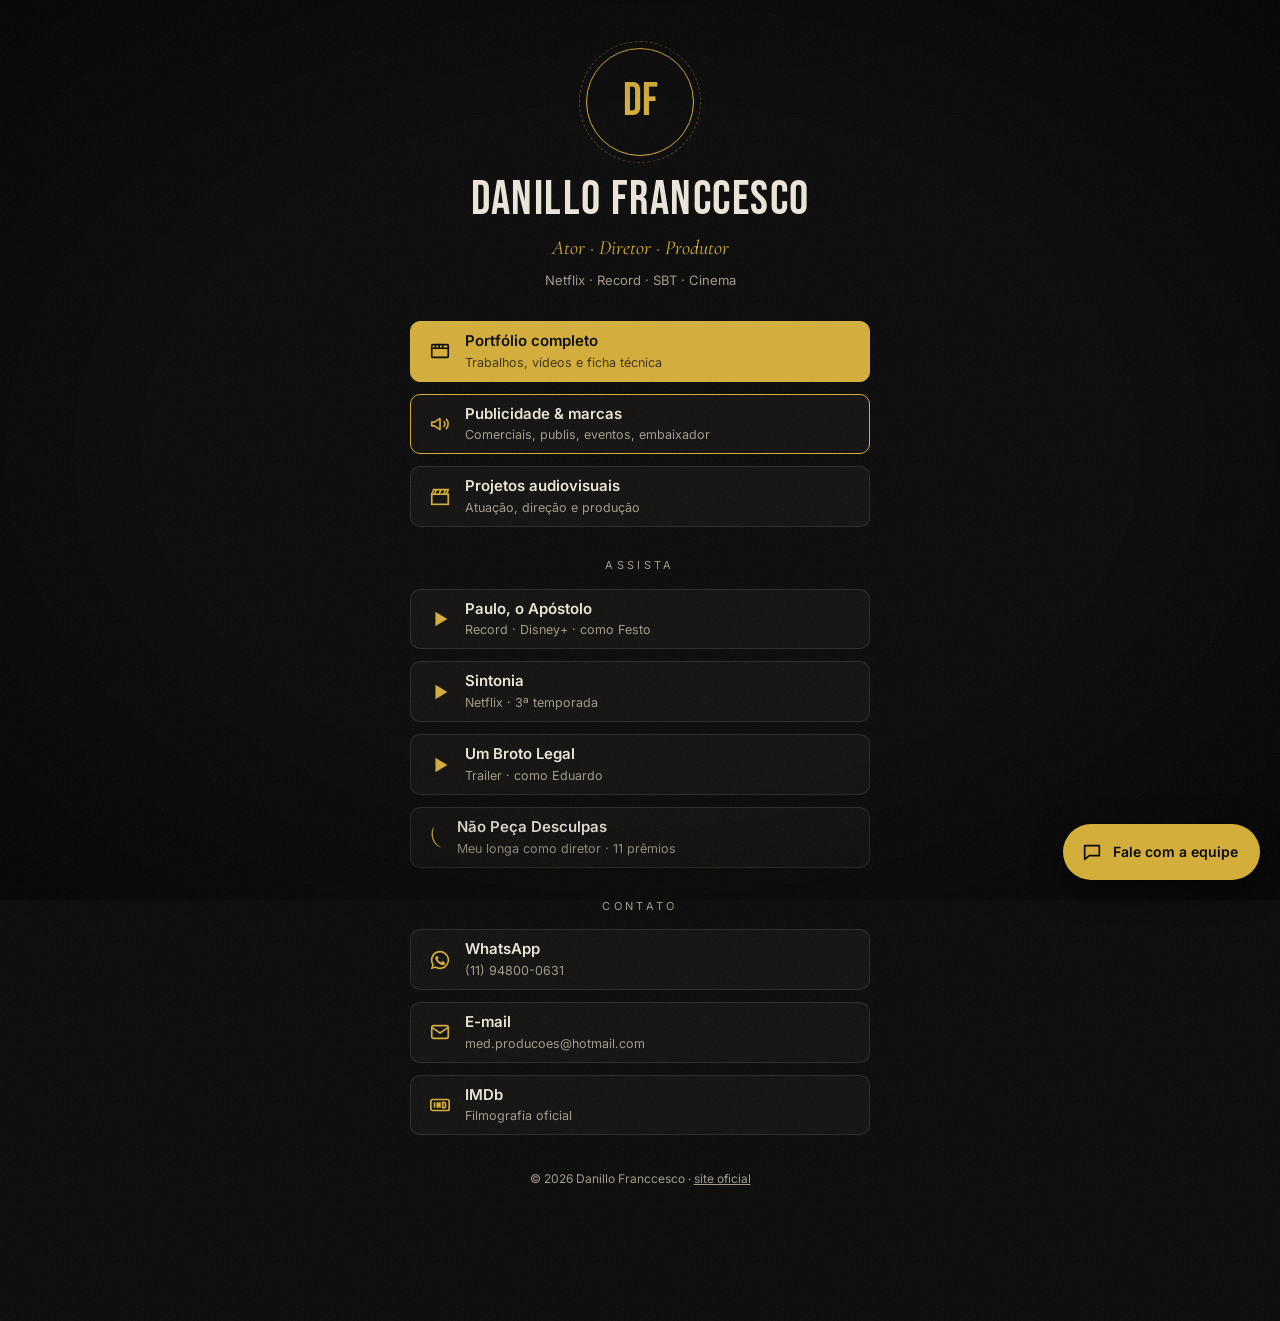
==== links.html @ d6aa739a "Site oficial e link da bio de Danillo Franccesco Portfólio estático em estética cinema noir, página " ====
<!doctype html>
<html lang="pt-BR">
<head>
  <meta charset="utf-8">
  <meta name="viewport" content="width=device-width, initial-scale=1, viewport-fit=cover">
  <title>Danillo Franccesco · Links</title>
  <meta name="description" content="Links oficiais de Danillo Franccesco: portfólio, trailers, publicidade, WhatsApp e e-mail.">
  <meta name="theme-color" content="#0a0a0a">
  <link rel="icon" href="assets/favicon.svg" type="image/svg+xml">
  <meta property="og:title" content="Danillo Franccesco · Links">
  <meta property="og:description" content="Ator · Diretor · Produtor. Portfólio, trailers e contato.">
  <meta property="og:image" content="assets/og.png">
  <meta name="twitter:card" content="summary_large_image">
  <link rel="preconnect" href="https://fonts.googleapis.com">
  <link rel="preconnect" href="https://fonts.gstatic.com" crossorigin>
  <link href="https://fonts.googleapis.com/css2?family=Bebas+Neue&family=Cormorant+Garamond:ital,wght@1,400;1,500&family=Inter:wght@400;500;600&display=swap" rel="stylesheet">
  <link rel="stylesheet" href="css/style.css">
</head>
<body>
  <div class="grain" aria-hidden="true"></div>
  <div class="vignette" aria-hidden="true"></div>

  <main class="bio-page">
    <div class="bio">
      <div class="bio-mono" aria-hidden="true">DF</div>
      <h1>Danillo Franccesco</h1>
      <p class="bio-roles">Ator · Diretor · Produtor</p>
      <p class="bio-sub">Netflix · Record · SBT · Cinema</p>

      <nav class="bio-links" aria-label="Links">
        <a class="bio-link hot" href="index.html">
          <svg viewBox="0 0 24 24" aria-hidden="true"><g fill="none" stroke="currentColor" stroke-width="1.8"><rect x="3" y="5" width="18" height="14" rx="1"/><path d="M3 9h18M7 5v4M11 5v4M15 5v4"/></g></svg>
          <span><b>Portfólio completo</b><small>Trabalhos, vídeos e ficha técnica</small></span>
        </a>
        <button class="bio-link" type="button" data-chat="publicidade" style="border-color: var(--gold)">
          <svg viewBox="0 0 24 24" aria-hidden="true"><path fill="none" stroke="currentColor" stroke-width="1.8" stroke-linejoin="round" d="M3 10v4h3l6 4V6L6 10zM16 9a4 4 0 0 1 0 6M18.5 6.5a7.5 7.5 0 0 1 0 11"/></svg>
          <span><b>Publicidade &amp; marcas</b><small>Comerciais, publis, eventos, embaixador</small></span>
        </button>
        <button class="bio-link" type="button" data-chat="projeto">
          <svg viewBox="0 0 24 24" aria-hidden="true"><g fill="none" stroke="currentColor" stroke-width="1.8"><rect x="3" y="9" width="18" height="11"/><path d="m3 9 2-5 16 0-2 5M8 4l-2 5M13 4l-2 5M18 4l-2 5"/></g></svg>
          <span><b>Projetos audiovisuais</b><small>Atuação, direção e produção</small></span>
        </button>

        <p class="bio-sep">Assista</p>
        <a class="bio-link" href="https://www.youtube.com/watch?v=CdcAXx4PKHw" target="_blank" rel="noopener">
          <svg viewBox="0 0 24 24" aria-hidden="true"><path fill="currentColor" d="M7 4v16l13-8z"/></svg>
          <span><b>Paulo, o Apóstolo</b><small>Record · Disney+ · como Festo</small></span>
        </a>
        <a class="bio-link" href="https://www.netflix.com/title/80217315" target="_blank" rel="noopener">
          <svg viewBox="0 0 24 24" aria-hidden="true"><path fill="currentColor" d="M7 4v16l13-8z"/></svg>
          <span><b>Sintonia</b><small>Netflix · 3ª temporada</small></span>
        </a>
        <a class="bio-link" href="https://www.youtube.com/watch?v=62ZXEwH0SQE" target="_blank" rel="noopener">
          <svg viewBox="0 0 24 24" aria-hidden="true"><path fill="currentColor" d="M7 4v16l13-8z"/></svg>
          <span><b>Um Broto Legal</b><small>Trailer · como Eduardo</small></span>
        </a>
        <a class="bio-link" href="index.html#destaque">
          <svg viewBox="0 0 34 64" aria-hidden="true" style="width:14px"><path fill="currentColor" d="M30 62C14 56 4 42 4 24 4 14 7 6 12 1c-3 7-4 14-4 22 0 16 8 30 22 37z"/></svg>
          <span><b>Não Peça Desculpas</b><small>Meu longa como diretor · 11 prêmios</small></span>
        </a>

        <p class="bio-sep">Contato</p>
        <a class="bio-link" href="https://wa.me/5511948000631" target="_blank" rel="noopener">
          <svg viewBox="0 0 24 24" aria-hidden="true"><path fill="currentColor" d="M12 2a10 10 0 0 0-8.6 15.1L2 22l5-1.3A10 10 0 1 0 12 2zm0 18.2a8.2 8.2 0 0 1-4.2-1.2l-.3-.2-3 .8.8-2.9-.2-.3A8.2 8.2 0 1 1 12 20.2zm4.5-6.1c-.2-.1-1.5-.7-1.7-.8-.2-.1-.4-.1-.6.1l-.8 1c-.1.2-.3.2-.5.1a6.7 6.7 0 0 1-3.3-2.9c-.2-.4.2-.4.7-1.3.1-.2 0-.3 0-.4l-.8-1.8c-.2-.5-.4-.4-.6-.4h-.5a1 1 0 0 0-.7.3 3 3 0 0 0-.9 2.2 5.2 5.2 0 0 0 1.1 2.7 11.8 11.8 0 0 0 4.5 4c1.7.7 2.3.8 3.2.6a2.7 2.7 0 0 0 1.8-1.2c.2-.6.2-1.1.2-1.2-.1-.1-.3-.2-.6-.3z"/></svg>
          <span><b>WhatsApp</b><small>(11) 94800-0631</small></span>
        </a>
        <a class="bio-link" href="mailto:med.producoes@hotmail.com">
          <svg viewBox="0 0 24 24" aria-hidden="true"><g fill="none" stroke="currentColor" stroke-width="1.8"><rect x="3" y="5" width="18" height="14" rx="2"/><path d="m3 7 9 6 9-6"/></g></svg>
          <span><b>E-mail</b><small>med.producoes@hotmail.com</small></span>
        </a>
        <a class="bio-link" href="https://www.imdb.com/name/nm10563514/" target="_blank" rel="noopener">
          <svg viewBox="0 0 24 24" aria-hidden="true"><g fill="none" stroke="currentColor" stroke-width="1.8"><rect x="2" y="6" width="20" height="12" rx="2"/><path d="M6 9v6M9 15V9l1.5 4L12 9v6M15 9v6h1a2 2 0 0 0 2-2v-2a2 2 0 0 0-2-2z"/></g></svg>
          <span><b>IMDb</b><small>Filmografia oficial</small></span>
        </a>
      </nav>

      <p class="bio-foot">© <span id="year">2026</span> Danillo Franccesco · <a href="index.html">site oficial</a></p>
    </div>
  </main>

  <script>document.getElementById("year").textContent = new Date().getFullYear();</script>
  <script src="data/assistant-flows.js"></script>
  <script src="js/assistant.js"></script>
</body>
</html>
---- css/style.css ----
/* ==========================================================
   Danillo Franccesco — estética "cinema noir"
   ========================================================== */

:root {
  --bg: #0a0a0a;
  --bg-2: #121110;
  --bg-3: #1a1816;
  --line: rgba(232, 224, 210, 0.12);
  --text: #ece6da;
  --muted: #a39b8d;
  --gold: #d4ae3a;
  --gold-soft: rgba(212, 174, 58, 0.14);
  --red: #b3261e;
  --display: "Bebas Neue", "Oswald", Impact, sans-serif;
  --serif: "Cormorant Garamond", Georgia, serif;
  --sans: "Inter", system-ui, -apple-system, "Segoe UI", sans-serif;
  --wrap: 1180px;
  --gutter: clamp(16px, 4vw, 40px);
  --ease: cubic-bezier(.2, .7, .2, 1);
}

*, *::before, *::after { box-sizing: border-box; }

html { scroll-behavior: smooth; -webkit-text-size-adjust: 100%; }

body {
  margin: 0;
  background: var(--bg);
  color: var(--text);
  font-family: var(--sans);
  font-size: 16px;
  line-height: 1.6;
  overflow-x: hidden;
}

img, svg, iframe { max-width: 100%; display: block; }
a { color: inherit; }
button { font: inherit; color: inherit; }

:focus-visible { outline: 2px solid var(--gold); outline-offset: 3px; border-radius: 2px; }

.sr-only {
  position: absolute; width: 1px; height: 1px; padding: 0; margin: -1px;
  overflow: hidden; clip: rect(0 0 0 0); white-space: nowrap; border: 0;
}

.skip {
  position: absolute; left: 12px; top: -60px; z-index: 200;
  background: var(--gold); color: #000; padding: 10px 16px; font-weight: 600;
}
.skip:focus { top: 12px; }

/* ---------- Grão de filme + vinheta ---------- */
.grain {
  pointer-events: none; position: fixed; inset: -50%; z-index: 90; opacity: .07;
  background-image: url("data:image/svg+xml,%3Csvg xmlns='http://www.w3.org/2000/svg' width='160' height='160'%3E%3Cfilter id='n'%3E%3CfeTurbulence type='fractalNoise' baseFrequency='.9' numOctaves='3' stitchTiles='stitch'/%3E%3C/filter%3E%3Crect width='100%25' height='100%25' filter='url(%23n)'/%3E%3C/svg%3E");
  animation: grain 1.2s steps(6) infinite;
}
@keyframes grain {
  0% { transform: translate(0, 0); } 20% { transform: translate(-4%, 3%); }
  40% { transform: translate(3%, -5%); } 60% { transform: translate(-6%, -2%); }
  80% { transform: translate(5%, 4%); } 100% { transform: translate(0, 0); }
}
.vignette {
  pointer-events: none; position: fixed; inset: 0; z-index: 89;
  background: radial-gradient(ellipse at center, transparent 55%, rgba(0,0,0,.6) 100%);
}

/* ---------- Abertura (contagem) ---------- */
.leader {
  position: fixed; inset: 0; z-index: 300; background: #0d0c0b;
  display: grid; place-items: center; cursor: pointer;
  transition: opacity .6s var(--ease), visibility .6s;
}
.leader.done { opacity: 0; visibility: hidden; }
.leader-ring {
  position: relative; width: min(60vw, 320px); aspect-ratio: 1;
  border-radius: 50%; border: 2px solid rgba(236,230,218,.5);
  display: grid; place-items: center;
}
.leader-ring::before, .leader-ring::after {
  content: ""; position: absolute; background: rgba(236,230,218,.35);
}
.leader-ring::before { width: 140%; height: 1px; }
.leader-ring::after { height: 140%; width: 1px; }
.leader-sweep {
  position: absolute; inset: 0; border-radius: 50%;
  background: conic-gradient(rgba(236,230,218,.18) 0deg, transparent 0deg);
  animation: sweep .7s linear infinite;
}
@keyframes sweep {
  from { background: conic-gradient(rgba(236,230,218,.18) 0deg, transparent 0deg); }
  to { background: conic-gradient(rgba(236,230,218,.18) 360deg, transparent 360deg); }
}
.leader-num { font-family: var(--display); font-size: min(34vw, 180px); line-height: 1; position: relative; }
.leader-skip {
  position: absolute; bottom: 28px; left: 50%; transform: translateX(-50%);
  font-size: 12px; letter-spacing: .3em; text-transform: uppercase; color: var(--muted);
  background: none; border: 0; cursor: pointer;
}

/* ---------- Navegação ---------- */
.nav {
  position: fixed; top: 0; left: 0; right: 0; z-index: 80;
  display: flex; align-items: center; justify-content: space-between;
  padding: 18px var(--gutter);
  transition: background .4s, padding .4s;
}
.nav.scrolled {
  background: rgba(10,10,10,.82); backdrop-filter: blur(10px);
  padding-top: 12px; padding-bottom: 12px; border-bottom: 1px solid var(--line);
}
.brand {
  font-family: var(--display); font-size: 24px; letter-spacing: .08em;
  text-decoration: none; display: flex; align-items: center; gap: 10px;
}
.brand-mark {
  width: 34px; height: 34px; display: grid; place-items: center;
  border: 1px solid var(--gold); color: var(--gold); font-size: 17px; letter-spacing: 0;
}
.nav-links { display: flex; gap: 28px; list-style: none; margin: 0; padding: 0; }
.nav-links a {
  text-decoration: none; font-size: 12px; letter-spacing: .22em; text-transform: uppercase;
  color: var(--muted); transition: color .2s;
}
.nav-links a:hover, .nav-links a.active { color: var(--text); }
.nav-links a.cta-link { color: var(--gold); }
.nav-toggle {
  display: none; background: none; border: 0; cursor: pointer; padding: 8px;
  width: 44px; height: 44px;
}
.nav-toggle span { display: block; height: 1px; background: var(--text); margin: 7px 0; transition: transform .3s; }

/* ---------- Layout comum ---------- */
.wrap { max-width: var(--wrap); margin: 0 auto; padding: 0 var(--gutter); }
section { position: relative; padding: clamp(80px, 12vw, 150px) 0; }
.kicker {
  display: flex; align-items: center; gap: 14px;
  font-size: 12px; letter-spacing: .32em; text-transform: uppercase; color: var(--gold);
  margin: 0 0 18px;
}
.kicker::before { content: ""; width: 36px; height: 1px; background: var(--gold); }
.title {
  font-family: var(--display); font-weight: 400; line-height: .92;
  font-size: clamp(48px, 8vw, 104px); margin: 0 0 28px; letter-spacing: .01em;
}
.title em { font-family: var(--serif); font-style: italic; color: var(--gold); font-size: .78em; letter-spacing: 0; }
.lead { font-family: var(--serif); font-size: clamp(21px, 2.4vw, 28px); line-height: 1.45; color: var(--text); margin: 0 0 24px; }
.muted { color: var(--muted); }

.btn {
  display: inline-flex; align-items: center; justify-content: center; gap: 10px;
  min-height: 48px; padding: 0 26px; border: 1px solid var(--text);
  text-decoration: none; text-transform: uppercase; letter-spacing: .2em; font-size: 12px;
  background: transparent; cursor: pointer; transition: background .25s, color .25s, border-color .25s;
}
.btn:hover { background: var(--text); color: #000; }
.btn-gold { border-color: var(--gold); background: var(--gold); color: #0a0a0a; font-weight: 600; }
.btn-gold:hover { background: #e7c454; border-color: #e7c454; color: #000; }
.btn svg { width: 18px; height: 18px; flex: none; }

.reveal { opacity: 0; transform: translateY(28px); transition: opacity .9s var(--ease), transform .9s var(--ease); }
.reveal.in { opacity: 1; transform: none; }

/* ---------- Hero ---------- */
.hero {
  min-height: 100svh; padding: 0; display: flex; align-items: flex-end;
  overflow: hidden; isolation: isolate;
}
.hero-bg { position: absolute; inset: 0; z-index: -2; overflow: hidden; background: #000; }
.hero-bg iframe {
  position: absolute; top: 50%; left: 50%; border: 0; pointer-events: none;
  width: max(100vw, 177.78svh); height: max(56.25vw, 100svh);
  transform: translate(-50%, -50%); opacity: 0; transition: opacity 1.6s;
  filter: grayscale(1) contrast(1.15) brightness(.55);
}
.hero-bg iframe.ready { opacity: 1; }
.hero-bg::after {
  content: ""; position: absolute; inset: 0;
  background:
    radial-gradient(ellipse 60% 50% at 70% 30%, rgba(212,174,58,.16), transparent 70%),
    linear-gradient(180deg, rgba(10,10,10,.35) 0%, rgba(10,10,10,.2) 40%, var(--bg) 100%);
}
.hero-beam {
  position: absolute; z-index: -1; top: -20%; right: -10%; width: 70vw; height: 140%;
  background: linear-gradient(100deg, transparent 30%, rgba(236,230,218,.06) 50%, transparent 70%);
  transform: rotate(12deg); animation: beam 9s ease-in-out infinite alternate;
}
@keyframes beam { to { transform: rotate(4deg) translateX(-8%); } }
.hero-inner { width: 100%; padding-bottom: clamp(48px, 9vh, 110px); }
.hero-tag {
  font-size: 12px; letter-spacing: .4em; text-transform: uppercase; color: var(--muted); margin: 0 0 20px;
}
.hero-name {
  font-family: var(--display); font-weight: 400; margin: 0; line-height: .82;
  font-size: clamp(76px, 17vw, 250px); letter-spacing: -.005em;
}
.hero-name span { display: block; overflow: hidden; }
.hero-name span > i { display: block; font-style: normal; transform: translateY(105%); transition: transform 1.2s var(--ease); }
.hero-name span:nth-child(2) > i { transition-delay: .12s; color: transparent; -webkit-text-stroke: 1.5px var(--text); }
.loaded .hero-name span > i { transform: none; }
.hero-roles {
  display: flex; flex-wrap: wrap; gap: 10px 26px; margin: 30px 0 34px; padding: 0; list-style: none;
  font-family: var(--serif); font-style: italic; font-size: clamp(20px, 2.4vw, 28px); color: var(--gold);
}
.hero-roles li + li::before { content: "·"; margin-right: 26px; color: var(--muted); }
.hero-actions { display: flex; flex-wrap: wrap; gap: 14px; }
.hero-meta {
  position: absolute; right: var(--gutter); bottom: clamp(48px, 9vh, 110px);
  writing-mode: vertical-rl; font-size: 11px; letter-spacing: .4em; text-transform: uppercase; color: var(--muted);
}

/* Faixa de veículos */
.marquee {
  border-top: 1px solid var(--line); border-bottom: 1px solid var(--line);
  overflow: hidden; padding: 20px 0; background: var(--bg-2);
}
.marquee-track { display: flex; width: max-content; animation: marquee 32s linear infinite; }
.marquee-track span {
  font-family: var(--display); font-size: clamp(26px, 3.4vw, 40px); letter-spacing: .06em;
  padding: 0 34px; color: var(--muted); white-space: nowrap;
}
.marquee-track span:nth-child(odd) { color: var(--text); }
.marquee-track span::after { content: "✦"; color: var(--gold); font-size: .5em; margin-left: 68px; vertical-align: middle; }
@keyframes marquee { to { transform: translateX(-50%); } }

/* ---------- Sobre ---------- */
.about-grid { display: grid; grid-template-columns: 1.1fr 1fr; gap: clamp(40px, 7vw, 100px); align-items: start; }
.about-text p { color: var(--muted); margin: 0 0 18px; }
.portrait {
  position: relative; aspect-ratio: 4 / 5; background: var(--bg-3);
  border: 1px solid var(--line); overflow: hidden; display: grid; place-items: center;
}
.portrait-mono {
  font-family: var(--display); font-size: clamp(120px, 20vw, 240px); line-height: 1;
  color: transparent; -webkit-text-stroke: 1px rgba(212,174,58,.6);
}
.portrait-cap {
  position: absolute; left: 0; right: 0; bottom: 0; padding: 16px 20px;
  display: flex; justify-content: space-between; font-size: 11px; letter-spacing: .25em; text-transform: uppercase;
  color: var(--muted); border-top: 1px solid var(--line); background: rgba(10,10,10,.6);
}
.portrait-cap a { color: var(--gold); text-decoration: none; }
.perfs {
  position: absolute; top: 0; bottom: 0; width: 18px;
  background: repeating-linear-gradient(180deg, transparent 0 10px, rgba(236,230,218,.12) 10px 22px);
  background-size: 8px 22px; background-repeat: repeat-y; background-position: center;
}
.perfs.l { left: 8px; } .perfs.r { right: 8px; }

.stats { display: grid; grid-template-columns: repeat(4, 1fr); margin-top: clamp(56px, 8vw, 96px); border-top: 1px solid var(--line); }
.stat { padding: 28px 18px 0 0; }
.stat + .stat { padding-left: 18px; border-left: 1px solid var(--line); }
.stat b { display: block; font-family: var(--display); font-weight: 400; font-size: clamp(44px, 6vw, 76px); line-height: 1; color: var(--gold); }
.stat span { font-size: 13px; color: var(--muted); }

/* ---------- Trabalhos ---------- */
.works { background: var(--bg-2); }
.works-head { display: flex; flex-wrap: wrap; align-items: end; justify-content: space-between; gap: 24px; margin-bottom: 44px; }
.works-head .title { margin: 0; }
.filters { display: flex; flex-wrap: wrap; gap: 8px; }
.filter {
  min-height: 40px; padding: 0 16px; border: 1px solid var(--line); background: transparent; cursor: pointer;
  font-size: 12px; letter-spacing: .16em; text-transform: uppercase; color: var(--muted);
  transition: all .2s;
}
.filter:hover { color: var(--text); border-color: var(--muted); }
.filter[aria-pressed="true"] { color: #0a0a0a; background: var(--gold); border-color: var(--gold); }

.works-grid { display: grid; grid-template-columns: repeat(auto-fill, minmax(260px, 1fr)); gap: 20px; }
.card {
  position: relative; display: flex; flex-direction: column; min-height: 360px;
  padding: 26px 24px; background: var(--bg); border: 1px solid var(--line); overflow: hidden;
  text-align: left; text-decoration: none; cursor: default;
  transition: transform .5s var(--ease), border-color .3s;
}
.card[data-clickable] { cursor: pointer; }
.card:hover { border-color: rgba(212,174,58,.5); transform: translateY(-4px); }
.card::before {
  content: ""; position: absolute; inset: 0; z-index: 0; opacity: .9;
  background: radial-gradient(ellipse 90% 60% at 50% 0%, var(--tone, rgba(212,174,58,.12)), transparent 70%);
  transition: opacity .4s;
}
.card > * { position: relative; z-index: 1; }
.card-top { display: flex; justify-content: space-between; font-size: 11px; letter-spacing: .25em; text-transform: uppercase; color: var(--muted); }
.card-type { color: var(--gold); }
.card-title {
  font-family: var(--display); font-weight: 400; font-size: clamp(38px, 4vw, 50px); line-height: .95;
  margin: auto 0 14px; padding-top: 40px;
}
.card-role { font-family: var(--serif); font-style: italic; font-size: 20px; line-height: 1.3; margin: 0 0 6px; }
.card-outlet { font-size: 13px; color: var(--muted); margin: 0; }
.card-play {
  display: inline-flex; align-items: center; gap: 10px; margin-top: 20px;
  font-size: 11px; letter-spacing: .25em; text-transform: uppercase; color: var(--gold);
}
.card-play i {
  width: 34px; height: 34px; border-radius: 50%; border: 1px solid var(--gold);
  display: grid; place-items: center; font-style: normal; font-size: 11px; transition: background .3s, color .3s;
}
.card:hover .card-play i { background: var(--gold); color: #000; }
.card.hide { display: none; }

/* ---------- Destaque ---------- */
.feature { overflow: hidden; }
.feature-bg {
  position: absolute; inset: 0; z-index: -1;
  background:
    radial-gradient(ellipse 50% 70% at 85% 50%, rgba(179,38,30,.22), transparent 70%),
    linear-gradient(180deg, var(--bg) 0%, #120a09 50%, var(--bg) 100%);
}
.feature-grid { display: grid; grid-template-columns: 1.2fr 1fr; gap: clamp(40px, 6vw, 90px); align-items: center; }
.feature-poster {
  position: relative; aspect-ratio: 2 / 3; max-width: 420px; justify-self: end; width: 100%;
  background: linear-gradient(180deg, #1b0f0d 0%, #0a0a0a 75%); border: 1px solid var(--line);
  display: flex; flex-direction: column; justify-content: flex-end; padding: 34px 28px; overflow: hidden;
  box-shadow: 0 40px 80px rgba(0,0,0,.6);
}
.feature-poster::before {
  content: ""; position: absolute; top: 12%; left: 50%; width: 70%; aspect-ratio: 1; transform: translateX(-50%);
  border-radius: 50%; background: radial-gradient(circle, rgba(179,38,30,.5), transparent 65%); filter: blur(6px);
}
.feature-poster small { position: relative; font-size: 11px; letter-spacing: .3em; text-transform: uppercase; color: var(--muted); }
.feature-poster strong {
  position: relative; display: block; font-family: var(--display); font-weight: 400;
  font-size: clamp(54px, 7vw, 84px); line-height: .88; margin: 12px 0 18px;
}
.feature-poster span { position: relative; font-family: var(--serif); font-style: italic; color: var(--gold); font-size: 18px; }
.laurels { display: flex; flex-wrap: wrap; gap: 18px; margin: 32px 0; }
.laurel { display: flex; align-items: center; gap: 4px; color: var(--gold); }
.laurel svg { width: 34px; height: 64px; }
.laurel svg.flip { transform: scaleX(-1); }
.laurel div { text-align: center; line-height: 1.1; padding: 0 4px; }
.laurel b { display: block; font-family: var(--display); font-weight: 400; font-size: 44px; }
.laurel small { font-size: 10px; letter-spacing: .22em; text-transform: uppercase; color: var(--text); }

/* ---------- Vídeos ---------- */
.videos { background: var(--bg-2); }
.video-grid { display: grid; grid-template-columns: repeat(3, 1fr); gap: 20px; margin-top: 44px; }
.video {
  position: relative; aspect-ratio: 16 / 9; background: #000; border: 1px solid var(--line); overflow: hidden;
  cursor: pointer; padding: 0; width: 100%; display: block;
}
.video img { width: 100%; height: 100%; object-fit: cover; filter: grayscale(.85) contrast(1.1) brightness(.7); transition: filter .5s, transform .8s var(--ease); }
.video:hover img { filter: none; transform: scale(1.04); }
.video-label {
  position: absolute; inset: auto 0 0 0; padding: 16px; text-align: left;
  background: linear-gradient(transparent, rgba(0,0,0,.85));
}
.video-label b { display: block; font-family: var(--display); font-weight: 400; font-size: 26px; letter-spacing: .03em; }
.video-label small { font-size: 11px; letter-spacing: .2em; text-transform: uppercase; color: var(--gold); }
.video-play {
  position: absolute; top: 50%; left: 50%; transform: translate(-50%, -50%);
  width: 64px; height: 64px; border-radius: 50%; border: 1px solid rgba(236,230,218,.8);
  display: grid; place-items: center; background: rgba(0,0,0,.35); backdrop-filter: blur(4px);
  transition: background .3s, border-color .3s;
}
.video:hover .video-play { background: var(--gold); border-color: var(--gold); color: #000; }
.video-play svg { width: 20px; height: 20px; margin-left: 3px; }

/* ---------- Publicidade ---------- */
.ads { overflow: hidden; }
.ads-head { display: grid; grid-template-columns: 1.2fr 1fr; gap: clamp(30px, 6vw, 80px); align-items: end; margin-bottom: 56px; }
.ads-head p { color: var(--muted); margin: 0; }
.ads-grid { display: grid; grid-template-columns: repeat(3, 1fr); border-top: 1px solid var(--line); border-left: 1px solid var(--line); }
.ad {
  padding: 34px 28px; border-right: 1px solid var(--line); border-bottom: 1px solid var(--line);
  transition: background .35s;
}
.ad:hover { background: var(--gold-soft); }
.ad-n { font-family: var(--display); font-size: 16px; color: var(--gold); letter-spacing: .2em; }
.ad h3 { font-family: var(--display); font-weight: 400; font-size: 32px; line-height: 1; margin: 18px 0 12px; letter-spacing: .02em; }
.ad p { margin: 0; color: var(--muted); font-size: 15px; }
.ads-why {
  display: grid; grid-template-columns: repeat(3, 1fr); gap: 20px; margin: 56px 0 44px;
}
.why { border-left: 2px solid var(--gold); padding: 4px 0 4px 18px; }
.why b { display: block; font-family: var(--serif); font-size: 22px; font-style: italic; margin-bottom: 4px; }
.why span { color: var(--muted); font-size: 14px; }
.ads-cta {
  display: flex; flex-wrap: wrap; align-items: center; justify-content: space-between; gap: 24px;
  padding: 34px clamp(22px, 4vw, 44px); border: 1px solid var(--gold);
  background: linear-gradient(90deg, var(--gold-soft), transparent);
}
.ads-cta p { font-family: var(--serif); font-size: clamp(22px, 2.6vw, 30px); margin: 0; line-height: 1.25; }

/* ---------- Instagram ---------- */
.insta { background: var(--bg-2); text-align: center; }
.insta .kicker { justify-content: center; }
.insta-handle {
  display: inline-block; font-family: var(--display); font-size: clamp(42px, 9vw, 120px); line-height: 1;
  text-decoration: none; margin: 10px 0 26px; transition: color .3s;
  background: linear-gradient(90deg, var(--text), var(--gold), var(--text)); background-size: 200% 100%;
  -webkit-background-clip: text; background-clip: text; color: transparent;
  animation: shine 6s linear infinite;
}
@keyframes shine { to { background-position: -200% 0; } }
.insta-frames { display: flex; justify-content: center; gap: 12px; margin: 0 auto 36px; max-width: 760px; }
.insta-frames span {
  flex: 1; aspect-ratio: 9 / 16; border: 1px solid var(--line); background: var(--bg);
  display: grid; place-items: center; font-family: var(--display); font-size: 22px; color: var(--muted);
  letter-spacing: .1em; position: relative; overflow: hidden;
}
.insta-frames span::after {
  content: ""; position: absolute; inset: 0;
  background: radial-gradient(ellipse at 50% 30%, var(--gold-soft), transparent 70%);
}
.insta-frames span:nth-child(2) { transform: translateY(-14px); }
.insta-frames span:nth-child(4) { transform: translateY(-14px); }

/* ---------- Casting (claquete) ---------- */
.slate { max-width: 900px; margin: 44px auto 0; border: 1px solid var(--text); background: #0d0d0d; }
.slate-top {
  height: 46px;
  background: repeating-linear-gradient(-45deg, var(--text) 0 26px, #0d0d0d 26px 52px);
  border-bottom: 1px solid var(--text); transform-origin: left bottom; transform: rotate(-4deg);
  transition: transform .6s var(--ease);
}
.slate.in .slate-top { animation: clap .9s .3s var(--ease) both; }
@keyframes clap { 0% { transform: rotate(-14deg); } 60% { transform: rotate(0); } 75% { transform: rotate(-3deg); } 100% { transform: rotate(0); } }
.slate-body { display: grid; grid-template-columns: repeat(3, 1fr); }
.slate-cell { padding: 18px 20px; border-right: 1px solid var(--line); border-bottom: 1px solid var(--line); }
.slate-cell:nth-child(3n) { border-right: 0; }
.slate-cell small { display: block; font-size: 10px; letter-spacing: .3em; text-transform: uppercase; color: var(--muted); margin-bottom: 6px; }
.slate-cell b { font-weight: 500; font-size: 16px; }
.slate-cell.wide { grid-column: span 3; border-right: 0; }
.slate-foot { display: flex; flex-wrap: wrap; gap: 12px; justify-content: center; margin-top: 30px; }

/* ---------- Contato / Créditos ---------- */
.credits { text-align: center; padding-bottom: 60px; }
.credits .kicker { justify-content: center; }
.credits-roll { max-width: 560px; margin: 0 auto 48px; }
.credit { display: grid; grid-template-columns: 1fr 1fr; gap: 24px; padding: 8px 0; font-size: 14px; }
.credit dt { text-align: right; color: var(--muted); text-transform: uppercase; letter-spacing: .2em; font-size: 11px; padding-top: 3px; }
.credit dd { margin: 0; text-align: left; font-family: var(--serif); font-size: 19px; }
.contact-actions { display: flex; flex-wrap: wrap; gap: 14px; justify-content: center; margin-bottom: 70px; }
.fin { font-family: var(--serif); font-style: italic; font-size: clamp(56px, 10vw, 120px); line-height: 1; margin: 0; color: var(--gold); }
.footer { border-top: 1px solid var(--line); padding: 26px var(--gutter); text-align: center; font-size: 12px; color: var(--muted); }
.footer a { color: var(--muted); }

/* ---------- Modal de vídeo ---------- */
.modal {
  position: fixed; inset: 0; z-index: 250; display: none; place-items: center;
  background: rgba(0,0,0,.92); padding: var(--gutter);
}
.modal.open { display: grid; animation: fade .3s; }
@keyframes fade { from { opacity: 0; } }
.modal-box { width: min(1100px, 100%); }
.modal-frame { position: relative; aspect-ratio: 16 / 9; background: #000; }
.modal-frame iframe { position: absolute; inset: 0; width: 100%; height: 100%; border: 0; }
.modal-bar { display: flex; justify-content: space-between; align-items: center; margin-bottom: 12px; gap: 16px; }
.modal-bar b { font-family: var(--display); font-weight: 400; font-size: 28px; letter-spacing: .04em; }
.modal-close {
  width: 44px; height: 44px; flex: none; border: 1px solid var(--line); background: none; cursor: pointer; font-size: 22px;
}
.modal-close:hover { border-color: var(--gold); color: var(--gold); }

/* ==========================================================
   Assistente de atendimento
   ========================================================== */
.chat-fab {
  position: fixed; right: 20px; bottom: 20px; z-index: 150;
  display: flex; align-items: center; gap: 10px; min-height: 56px; padding: 0 22px 0 18px;
  border-radius: 999px; border: 0; cursor: pointer;
  background: var(--gold); color: #0a0a0a; font-weight: 600; font-size: 14px;
  box-shadow: 0 10px 30px rgba(0,0,0,.5), 0 0 0 0 rgba(212,174,58,.5);
  animation: pulse 2.8s 3s infinite;
  transition: transform .3s var(--ease);
}
.chat-fab:hover { transform: translateY(-2px); }
.chat-fab svg { width: 22px; height: 22px; }
@keyframes pulse {
  0% { box-shadow: 0 10px 30px rgba(0,0,0,.5), 0 0 0 0 rgba(212,174,58,.45); }
  70% { box-shadow: 0 10px 30px rgba(0,0,0,.5), 0 0 0 16px rgba(212,174,58,0); }
  100% { box-shadow: 0 10px 30px rgba(0,0,0,.5), 0 0 0 0 rgba(212,174,58,0); }
}
.chat-fab.hidden { display: none; }

.chat {
  position: fixed; right: 20px; bottom: 20px; z-index: 160;
  width: min(400px, calc(100vw - 24px)); height: min(640px, calc(100svh - 40px));
  display: none; flex-direction: column;
  background: var(--bg-2); border: 1px solid rgba(212,174,58,.35);
  box-shadow: 0 30px 80px rgba(0,0,0,.7); border-radius: 14px; overflow: hidden;
}
.chat.open { display: flex; animation: chatIn .35s var(--ease); }
@keyframes chatIn { from { opacity: 0; transform: translateY(20px) scale(.98); } }
.chat-head {
  display: flex; align-items: center; gap: 12px; padding: 14px 14px 14px 16px;
  border-bottom: 1px solid var(--line); background: var(--bg);
}
.chat-avatar {
  width: 40px; height: 40px; border-radius: 50%; flex: none; display: grid; place-items: center;
  border: 1px solid var(--gold); color: var(--gold); font-family: var(--display); font-size: 18px;
}
.chat-head div { flex: 1; min-width: 0; line-height: 1.25; }
.chat-head b { display: block; font-size: 15px; }
.chat-head small { color: var(--muted); font-size: 12px; }
.chat-head small::before { content: ""; display: inline-block; width: 7px; height: 7px; border-radius: 50%; background: #4caf50; margin-right: 6px; }
.chat-icon-btn {
  width: 40px; height: 40px; border: 0; background: none; cursor: pointer; color: var(--muted);
  display: grid; place-items: center; border-radius: 8px;
}
.chat-icon-btn:hover { color: var(--text); background: var(--bg-3); }
.chat-icon-btn svg { width: 18px; height: 18px; }

.chat-log { flex: 1; overflow-y: auto; padding: 18px 14px; display: flex; flex-direction: column; gap: 10px; scroll-behavior: smooth; }
.msg {
  max-width: 86%; padding: 10px 14px; border-radius: 14px; font-size: 14.5px; line-height: 1.45;
  white-space: pre-line; animation: msgIn .3s var(--ease);
}
@keyframes msgIn { from { opacity: 0; transform: translateY(6px); } }
.msg.bot { align-self: flex-start; background: var(--bg-3); border-bottom-left-radius: 4px; }
.msg.user { align-self: flex-end; background: var(--gold); color: #0a0a0a; border-bottom-right-radius: 4px; }
.msg.typing { display: flex; gap: 4px; padding: 14px; }
.msg.typing i { width: 7px; height: 7px; border-radius: 50%; background: var(--muted); animation: dot 1s infinite; }
.msg.typing i:nth-child(2) { animation-delay: .15s; } .msg.typing i:nth-child(3) { animation-delay: .3s; }
@keyframes dot { 0%, 60%, 100% { opacity: .3; transform: none; } 30% { opacity: 1; transform: translateY(-3px); } }

.summary { align-self: stretch; border: 1px solid var(--line); border-radius: 12px; padding: 14px; background: var(--bg); font-size: 13.5px; }
.summary h4 { margin: 0 0 10px; font-size: 11px; letter-spacing: .25em; text-transform: uppercase; color: var(--gold); font-weight: 600; }
.summary dl { margin: 0; display: grid; grid-template-columns: auto 1fr; gap: 6px 12px; }
.summary dt { color: var(--muted); }
.summary dd { margin: 0; overflow-wrap: anywhere; }

.chat-actions { padding: 12px 14px 14px; border-top: 1px solid var(--line); background: var(--bg); }
.chips { display: flex; flex-wrap: wrap; gap: 8px; }
.chip {
  min-height: 40px; padding: 8px 14px; border-radius: 999px; cursor: pointer; text-align: left;
  border: 1px solid rgba(212,174,58,.45); background: transparent; color: var(--text); font-size: 13.5px; line-height: 1.25;
  transition: background .2s, color .2s;
}
.chip:hover { background: var(--gold-soft); }
.chip.primary { background: var(--gold); color: #0a0a0a; border-color: var(--gold); font-weight: 600; }
.chip.primary:hover { background: #e7c454; }
.chip.ghost { border-color: var(--line); color: var(--muted); }
.chip svg { width: 16px; height: 16px; display: inline-block; vertical-align: -3px; margin-right: 6px; }
.chat-form { display: flex; gap: 8px; }
.chat-form input {
  flex: 1; min-width: 0; min-height: 44px; padding: 0 14px; border-radius: 999px;
  border: 1px solid var(--line); background: var(--bg-2); color: var(--text); font: inherit; font-size: 16px;
}
.chat-form input:focus { outline: none; border-color: var(--gold); }
.chat-form button {
  width: 44px; height: 44px; flex: none; border-radius: 50%; border: 0; cursor: pointer;
  background: var(--gold); color: #0a0a0a; display: grid; place-items: center;
}
.chat-form button svg { width: 18px; height: 18px; }
.chat-skip { margin-top: 8px; background: none; border: 0; color: var(--muted); font-size: 12px; cursor: pointer; text-decoration: underline; padding: 4px; }

/* ==========================================================
   Responsivo
   ========================================================== */
@media (max-width: 960px) {
  .about-grid, .feature-grid, .ads-head { grid-template-columns: 1fr; }
  .portrait { max-width: 420px; }
  .feature-poster { justify-self: start; }
  .ads-grid, .video-grid { grid-template-columns: 1fr 1fr; }
  .ads-why { grid-template-columns: 1fr; }
  .stats { grid-template-columns: 1fr 1fr; }
  .stat:nth-child(3) { border-left: 0; padding-left: 0; }
  .hero-meta { display: none; }
}
@media (max-width: 980px) {
  .nav-toggle { display: block; position: relative; z-index: 2; }
  .nav-links {
    position: fixed; inset: 0; height: 100svh; flex-direction: column; justify-content: center; align-items: center; gap: 26px;
    background: rgba(10,10,10,.97); opacity: 0; visibility: hidden; transition: opacity .3s, visibility .3s;
  }
  .nav-links a { font-size: 15px; }
  .nav.menu-open { backdrop-filter: none; -webkit-backdrop-filter: none; }
  .nav.menu-open .nav-links { opacity: 1; visibility: visible; }
  .nav.menu-open .nav-toggle span:first-child { transform: translateY(4px) rotate(45deg); }
  .nav.menu-open .nav-toggle span:last-child { transform: translateY(-4px) rotate(-45deg); }
}
@media (max-width: 760px) {
  .ads-grid, .video-grid { grid-template-columns: 1fr; }
  .card { min-height: 250px; }
  .card-title { padding-top: 24px; }
  .slate-body { grid-template-columns: 1fr 1fr; }
  .slate-cell:nth-child(3n) { border-right: 1px solid var(--line); }
  .slate-cell:nth-child(2n) { border-right: 0; }
  .slate-cell.wide { grid-column: span 2; }
  .credit { grid-template-columns: 1fr; gap: 2px; text-align: center; }
  .credit dt, .credit dd { text-align: center; }
  .insta-frames span:nth-child(n+4) { display: none; }
  .chat { right: 12px; bottom: 12px; }
  .chat-fab { right: 14px; bottom: 14px; }
  .chat-fab .fab-label { display: none; }
  .chat-fab { padding: 0; width: 58px; justify-content: center; }
}

@media (prefers-reduced-motion: reduce) {
  *, *::before, *::after { animation: none !important; transition: none !important; scroll-behavior: auto !important; }
  .reveal { opacity: 1; transform: none; }
  .hero-name span > i { transform: none; }
}

/* ==========================================================
   Link da bio (links.html)
   ========================================================== */
.bio-page { min-height: 100svh; display: flex; justify-content: center; padding: 48px 16px 120px; }
.bio { width: 100%; max-width: 460px; text-align: center; }
.bio-mono {
  width: 108px; height: 108px; margin: 0 auto 20px; border-radius: 50%;
  border: 1px solid var(--gold); display: grid; place-items: center; position: relative;
  font-family: var(--display); font-size: 46px; color: var(--gold);
}
.bio-mono::after { content: ""; position: absolute; inset: -8px; border-radius: 50%; border: 1px dashed rgba(212,174,58,.35); animation: spin 30s linear infinite; }
@keyframes spin { to { transform: rotate(360deg); } }
.bio h1 { font-family: var(--display); font-weight: 400; font-size: 48px; line-height: 1; margin: 0 0 8px; letter-spacing: .03em; }
.bio-roles { font-family: var(--serif); font-style: italic; color: var(--gold); font-size: 20px; margin: 0 0 6px; }
.bio-sub { color: var(--muted); font-size: 13px; margin: 0 0 30px; }
.bio-links { display: flex; flex-direction: column; gap: 12px; }
.bio-link {
  display: flex; align-items: center; gap: 14px; min-height: 60px; padding: 10px 18px; text-align: left;
  border: 1px solid var(--line); background: var(--bg-2); text-decoration: none; border-radius: 10px;
  transition: border-color .25s, transform .25s var(--ease), background .25s; cursor: pointer; width: 100%;
}
.bio-link:hover { border-color: var(--gold); transform: translateY(-2px); }
.bio-link svg { width: 22px; height: 22px; flex: none; color: var(--gold); }
.bio-link span { flex: 1; line-height: 1.25; }
.bio-link b { display: block; font-weight: 600; font-size: 15px; }
.bio-link small { color: var(--muted); font-size: 12.5px; }
.bio-link.hot { background: var(--gold); border-color: var(--gold); color: #0a0a0a; }
.bio-link.hot svg, .bio-link.hot small { color: #0a0a0a; }
.bio-link.hot small { opacity: .75; }
.bio-sep { font-size: 11px; letter-spacing: .3em; text-transform: uppercase; color: var(--muted); margin: 18px 0 2px; }
.bio-foot { margin-top: 34px; font-size: 12px; color: var(--muted); }
.bio-foot a { color: var(--muted); }
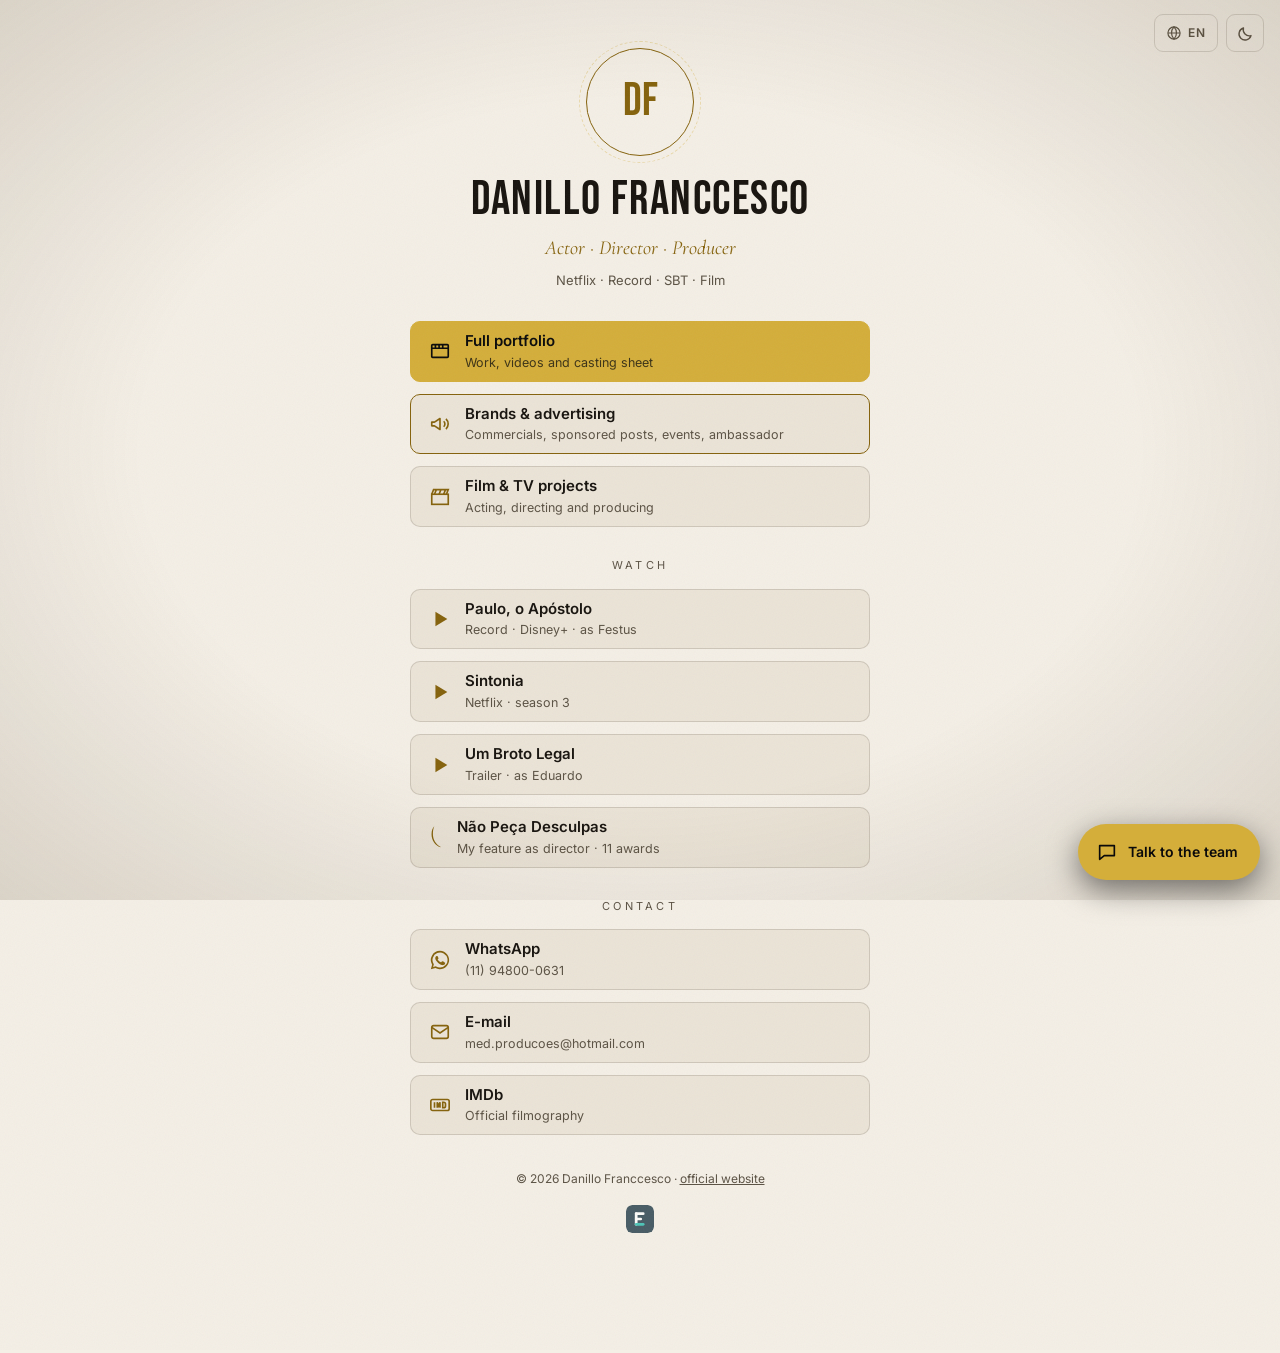
==== commit 4cd4a6a1: "Traduções PT/EN/ES, tema dia/noite e crédito da Extrema Consultoria Seletor de idioma e botão dia/no" ====
--- a/links.html
+++ b/links.html
@@ -5,61 +5,81 @@
   <meta name="viewport" content="width=device-width, initial-scale=1, viewport-fit=cover">
   <title>Danillo Franccesco · Links</title>
   <meta name="description" content="Links oficiais de Danillo Franccesco: portfólio, trailers, publicidade, WhatsApp e e-mail.">
-  <meta name="theme-color" content="#0a0a0a">
+  <meta name="theme-color" content="#0a0a0a" media="(prefers-color-scheme: dark)">
+  <meta name="theme-color" content="#f4efe6" media="(prefers-color-scheme: light)">
   <link rel="icon" href="assets/favicon.svg" type="image/svg+xml">
   <meta property="og:title" content="Danillo Franccesco · Links">
   <meta property="og:description" content="Ator · Diretor · Produtor. Portfólio, trailers e contato.">
   <meta property="og:image" content="assets/og.png">
   <meta name="twitter:card" content="summary_large_image">
+  <script>try{var t=localStorage.getItem("df-theme");if(t==="light"||t==="dark")document.documentElement.setAttribute("data-theme",t);}catch(e){}</script>
   <link rel="preconnect" href="https://fonts.googleapis.com">
   <link rel="preconnect" href="https://fonts.gstatic.com" crossorigin>
   <link href="https://fonts.googleapis.com/css2?family=Bebas+Neue&family=Cormorant+Garamond:ital,wght@1,400;1,500&family=Inter:wght@400;500;600&display=swap" rel="stylesheet">
   <link rel="stylesheet" href="css/style.css">
 </head>
-<body>
+<body data-title-key="meta.linksTitle">
   <div class="grain" aria-hidden="true"></div>
   <div class="vignette" aria-hidden="true"></div>
+
+  <div class="page-tools">
+    <details class="lang">
+      <summary aria-label="Idioma" data-i18n-attr="aria-label:aria.lang" title="Idioma / Language / Idioma">
+        <svg width="16" height="16" viewBox="0 0 20 20" fill="none" aria-hidden="true"><circle cx="10" cy="10" r="7.6" stroke="currentColor" stroke-width="1.5"/><path d="M2.6 10h14.8M10 2.4c2.1 2.2 3.1 4.7 3.1 7.6s-1 5.4-3.1 7.6c-2.1-2.2-3.1-4.7-3.1-7.6S7.9 4.6 10 2.4Z" stroke="currentColor" stroke-width="1.5"/></svg>
+        <span class="lang-current">PT</span>
+      </summary>
+      <ul class="lang-menu">
+        <li><button type="button" data-lang="pt" lang="pt-BR"><b>PT</b>Português</button></li>
+        <li><button type="button" data-lang="en" lang="en"><b>EN</b>English</button></li>
+        <li><button type="button" data-lang="es" lang="es"><b>ES</b>Español</button></li>
+      </ul>
+    </details>
+    <button class="theme-toggle" type="button" aria-label="Alternar dia / noite" title="Alternar dia / noite" data-i18n-attr="aria-label:aria.theme; title:aria.theme">
+      <svg class="ic-sun" width="17" height="17" viewBox="0 0 20 20" fill="none" aria-hidden="true"><circle cx="10" cy="10" r="3.6" stroke="currentColor" stroke-width="1.6"/><path d="M10 1.6v2.2M10 16.2v2.2M18.4 10h-2.2M3.8 10H1.6M15.9 4.1l-1.6 1.6M5.7 14.3l-1.6 1.6M15.9 15.9l-1.6-1.6M5.7 5.7 4.1 4.1" stroke="currentColor" stroke-width="1.6" stroke-linecap="round"/></svg>
+      <svg class="ic-moon" width="17" height="17" viewBox="0 0 20 20" fill="none" aria-hidden="true"><path d="M16.5 12.4A7.2 7.2 0 0 1 7.6 3.5a7.2 7.2 0 1 0 8.9 8.9Z" stroke="currentColor" stroke-width="1.6" stroke-linejoin="round"/></svg>
+    </button>
+  </div>
 
   <main class="bio-page">
     <div class="bio">
       <div class="bio-mono" aria-hidden="true">DF</div>
       <h1>Danillo Franccesco</h1>
-      <p class="bio-roles">Ator · Diretor · Produtor</p>
-      <p class="bio-sub">Netflix · Record · SBT · Cinema</p>
+      <p class="bio-roles" data-i18n="roles">Ator · Diretor · Produtor</p>
+      <p class="bio-sub" data-i18n="bio.sub">Netflix · Record · SBT · Cinema</p>
 
       <nav class="bio-links" aria-label="Links">
         <a class="bio-link hot" href="index.html">
           <svg viewBox="0 0 24 24" aria-hidden="true"><g fill="none" stroke="currentColor" stroke-width="1.8"><rect x="3" y="5" width="18" height="14" rx="1"/><path d="M3 9h18M7 5v4M11 5v4M15 5v4"/></g></svg>
-          <span><b>Portfólio completo</b><small>Trabalhos, vídeos e ficha técnica</small></span>
+          <span><b data-i18n="bio.portfolio">Portfólio completo</b><small data-i18n="bio.portfolioS">Trabalhos, vídeos e ficha técnica</small></span>
         </a>
         <button class="bio-link" type="button" data-chat="publicidade" style="border-color: var(--gold)">
           <svg viewBox="0 0 24 24" aria-hidden="true"><path fill="none" stroke="currentColor" stroke-width="1.8" stroke-linejoin="round" d="M3 10v4h3l6 4V6L6 10zM16 9a4 4 0 0 1 0 6M18.5 6.5a7.5 7.5 0 0 1 0 11"/></svg>
-          <span><b>Publicidade &amp; marcas</b><small>Comerciais, publis, eventos, embaixador</small></span>
+          <span><b data-i18n="bio.ads">Publicidade &amp; marcas</b><small data-i18n="bio.adsS">Comerciais, publis, eventos, embaixador</small></span>
         </button>
         <button class="bio-link" type="button" data-chat="projeto">
           <svg viewBox="0 0 24 24" aria-hidden="true"><g fill="none" stroke="currentColor" stroke-width="1.8"><rect x="3" y="9" width="18" height="11"/><path d="m3 9 2-5 16 0-2 5M8 4l-2 5M13 4l-2 5M18 4l-2 5"/></g></svg>
-          <span><b>Projetos audiovisuais</b><small>Atuação, direção e produção</small></span>
+          <span><b data-i18n="bio.projects">Projetos audiovisuais</b><small data-i18n="bio.projectsS">Atuação, direção e produção</small></span>
         </button>
 
-        <p class="bio-sep">Assista</p>
+        <p class="bio-sep" data-i18n="bio.watch">Assista</p>
         <a class="bio-link" href="https://www.youtube.com/watch?v=CdcAXx4PKHw" target="_blank" rel="noopener">
           <svg viewBox="0 0 24 24" aria-hidden="true"><path fill="currentColor" d="M7 4v16l13-8z"/></svg>
-          <span><b>Paulo, o Apóstolo</b><small>Record · Disney+ · como Festo</small></span>
+          <span><b>Paulo, o Apóstolo</b><small data-i18n="bio.paulo">Record · Disney+ · como Festo</small></span>
         </a>
         <a class="bio-link" href="https://www.netflix.com/title/80217315" target="_blank" rel="noopener">
           <svg viewBox="0 0 24 24" aria-hidden="true"><path fill="currentColor" d="M7 4v16l13-8z"/></svg>
-          <span><b>Sintonia</b><small>Netflix · 3ª temporada</small></span>
+          <span><b>Sintonia</b><small data-i18n="bio.sintonia">Netflix · 3ª temporada</small></span>
         </a>
         <a class="bio-link" href="https://www.youtube.com/watch?v=62ZXEwH0SQE" target="_blank" rel="noopener">
           <svg viewBox="0 0 24 24" aria-hidden="true"><path fill="currentColor" d="M7 4v16l13-8z"/></svg>
-          <span><b>Um Broto Legal</b><small>Trailer · como Eduardo</small></span>
+          <span><b>Um Broto Legal</b><small data-i18n="bio.broto">Trailer · como Eduardo</small></span>
         </a>
         <a class="bio-link" href="index.html#destaque">
           <svg viewBox="0 0 34 64" aria-hidden="true" style="width:14px"><path fill="currentColor" d="M30 62C14 56 4 42 4 24 4 14 7 6 12 1c-3 7-4 14-4 22 0 16 8 30 22 37z"/></svg>
-          <span><b>Não Peça Desculpas</b><small>Meu longa como diretor · 11 prêmios</small></span>
+          <span><b>Não Peça Desculpas</b><small data-i18n="bio.npd">Meu longa como diretor · 11 prêmios</small></span>
         </a>
 
-        <p class="bio-sep">Contato</p>
+        <p class="bio-sep" data-i18n="bio.contact">Contato</p>
         <a class="bio-link" href="https://wa.me/5511948000631" target="_blank" rel="noopener">
           <svg viewBox="0 0 24 24" aria-hidden="true"><path fill="currentColor" d="M12 2a10 10 0 0 0-8.6 15.1L2 22l5-1.3A10 10 0 1 0 12 2zm0 18.2a8.2 8.2 0 0 1-4.2-1.2l-.3-.2-3 .8.8-2.9-.2-.3A8.2 8.2 0 1 1 12 20.2zm4.5-6.1c-.2-.1-1.5-.7-1.7-.8-.2-.1-.4-.1-.6.1l-.8 1c-.1.2-.3.2-.5.1a6.7 6.7 0 0 1-3.3-2.9c-.2-.4.2-.4.7-1.3.1-.2 0-.3 0-.4l-.8-1.8c-.2-.5-.4-.4-.6-.4h-.5a1 1 0 0 0-.7.3 3 3 0 0 0-.9 2.2 5.2 5.2 0 0 0 1.1 2.7 11.8 11.8 0 0 0 4.5 4c1.7.7 2.3.8 3.2.6a2.7 2.7 0 0 0 1.8-1.2c.2-.6.2-1.1.2-1.2-.1-.1-.3-.2-.6-.3z"/></svg>
           <span><b>WhatsApp</b><small>(11) 94800-0631</small></span>
@@ -70,15 +90,19 @@
         </a>
         <a class="bio-link" href="https://www.imdb.com/name/nm10563514/" target="_blank" rel="noopener">
           <svg viewBox="0 0 24 24" aria-hidden="true"><g fill="none" stroke="currentColor" stroke-width="1.8"><rect x="2" y="6" width="20" height="12" rx="2"/><path d="M6 9v6M9 15V9l1.5 4L12 9v6M15 9v6h1a2 2 0 0 0 2-2v-2a2 2 0 0 0-2-2z"/></g></svg>
-          <span><b>IMDb</b><small>Filmografia oficial</small></span>
+          <span><b>IMDb</b><small data-i18n="bio.imdb">Filmografia oficial</small></span>
         </a>
       </nav>
 
-      <p class="bio-foot">© <span id="year">2026</span> Danillo Franccesco · <a href="index.html">site oficial</a></p>
+      <p class="bio-foot">© <span id="year">2026</span> Danillo Franccesco · <a href="index.html" data-i18n="bio.site">site oficial</a></p>
+      <a class="dev-credit" href="https://extremaconsultoria.com.br/" target="_blank" rel="noopener" title="Desenvolvido por Extrema Consultoria" data-i18n-attr="title:dev.title">
+        <img src="assets/extrema-consultoria.svg" width="28" height="28" alt="Desenvolvido por Extrema Consultoria" loading="lazy" decoding="async" data-i18n-attr="alt:dev.title">
+      </a>
     </div>
   </main>
 
   <script>document.getElementById("year").textContent = new Date().getFullYear();</script>
+  <script src="js/i18n.js"></script>
   <script src="data/assistant-flows.js"></script>
   <script src="js/assistant.js"></script>
 </body>
--- a/css/style.css
+++ b/css/style.css
@@ -11,13 +11,56 @@
   --muted: #a39b8d;
   --gold: #d4ae3a;
   --gold-soft: rgba(212, 174, 58, 0.14);
+  --gold-fill: #d4ae3a;
+  --on-gold: #0a0a0a;
   --red: #b3261e;
+  --bg-rgb: 10, 10, 10;
+  --feature-mid: #120a09;
+  --vig: rgba(0, 0, 0, .6);
+  --grain-op: .07;
+  --film-ink: #ece6da;
+  --film-muted: #a39b8d;
+  color-scheme: dark;
   --display: "Bebas Neue", "Oswald", Impact, sans-serif;
   --serif: "Cormorant Garamond", Georgia, serif;
   --sans: "Inter", system-ui, -apple-system, "Segoe UI", sans-serif;
   --wrap: 1180px;
   --gutter: clamp(16px, 4vw, 40px);
   --ease: cubic-bezier(.2, .7, .2, 1);
+}
+
+/* Dia (claro): segue o sistema, a menos que o visitante escolha no botão */
+@media (prefers-color-scheme: light) {
+  :root:not([data-theme="dark"]) {
+  color-scheme: light;
+    --bg: #f4efe6;
+    --bg-2: #ebe4d7;
+    --bg-3: #e2d9c8;
+    --line: rgba(40, 30, 15, 0.15);
+    --text: #17130e;
+    --muted: #5b5244;
+    --gold: #85620c;
+    --gold-soft: rgba(133, 98, 12, 0.11);
+    --bg-rgb: 244, 239, 230;
+    --feature-mid: #f0e1d7;
+    --vig: rgba(70, 50, 20, .14);
+    --grain-op: .05;
+  }
+}
+:root[data-theme="light"] {
+  color-scheme: light;
+  --bg: #f4efe6;
+  --bg-2: #ebe4d7;
+  --bg-3: #e2d9c8;
+  --line: rgba(40, 30, 15, 0.15);
+  --text: #17130e;
+  --muted: #5b5244;
+  --gold: #85620c;
+  --gold-soft: rgba(133, 98, 12, 0.11);
+  --bg-rgb: 244, 239, 230;
+  --feature-mid: #f0e1d7;
+  --vig: rgba(70, 50, 20, .14);
+  --grain-op: .05;
 }
 
 *, *::before, *::after { box-sizing: border-box; }
@@ -47,13 +90,13 @@
 
 .skip {
   position: absolute; left: 12px; top: -60px; z-index: 200;
-  background: var(--gold); color: #000; padding: 10px 16px; font-weight: 600;
+  background: var(--gold-fill); color: #000; padding: 10px 16px; font-weight: 600;
 }
 .skip:focus { top: 12px; }
 
 /* ---------- Grão de filme + vinheta ---------- */
 .grain {
-  pointer-events: none; position: fixed; inset: -50%; z-index: 90; opacity: .07;
+  pointer-events: none; position: fixed; inset: -50%; z-index: 90; opacity: var(--grain-op);
   background-image: url("data:image/svg+xml,%3Csvg xmlns='http://www.w3.org/2000/svg' width='160' height='160'%3E%3Cfilter id='n'%3E%3CfeTurbulence type='fractalNoise' baseFrequency='.9' numOctaves='3' stitchTiles='stitch'/%3E%3C/filter%3E%3Crect width='100%25' height='100%25' filter='url(%23n)'/%3E%3C/svg%3E");
   animation: grain 1.2s steps(6) infinite;
 }
@@ -64,12 +107,12 @@
 }
 .vignette {
   pointer-events: none; position: fixed; inset: 0; z-index: 89;
-  background: radial-gradient(ellipse at center, transparent 55%, rgba(0,0,0,.6) 100%);
+  background: radial-gradient(ellipse at center, transparent 55%, var(--vig) 100%);
 }
 
 /* ---------- Abertura (contagem) ---------- */
 .leader {
-  position: fixed; inset: 0; z-index: 300; background: #0d0c0b;
+  position: fixed; inset: 0; z-index: 300; background: #0d0c0b; color: var(--film-ink);
   display: grid; place-items: center; cursor: pointer;
   transition: opacity .6s var(--ease), visibility .6s;
 }
@@ -108,7 +151,7 @@
   transition: background .4s, padding .4s;
 }
 .nav.scrolled {
-  background: rgba(10,10,10,.82); backdrop-filter: blur(10px);
+  background: rgba(var(--bg-rgb),.84); backdrop-filter: blur(10px);
   padding-top: 12px; padding-bottom: 12px; border-bottom: 1px solid var(--line);
 }
 .brand {
@@ -131,6 +174,49 @@
   width: 44px; height: 44px;
 }
 .nav-toggle span { display: block; height: 1px; background: var(--text); margin: 7px 0; transition: transform .3s; }
+
+/* Grupo da direita: idioma, dia/noite, menu */
+.nav-links { margin-left: auto; }
+.nav-right { display: flex; align-items: center; gap: 8px; margin-left: 26px; position: relative; z-index: 2; }
+.lang { position: relative; }
+.lang summary {
+  list-style: none; cursor: pointer; display: inline-flex; align-items: center; gap: 6px; height: 38px; padding: 0 11px;
+  border: 1px solid var(--line); border-radius: 9px; color: var(--muted); font-size: 12px; font-weight: 600; letter-spacing: .08em;
+  transition: color .15s, border-color .15s, background .15s;
+}
+.lang summary::-webkit-details-marker { display: none; }
+.lang summary:hover, .lang[open] summary { color: var(--text); border-color: var(--gold); background: var(--gold-soft); }
+.lang-menu {
+  position: absolute; right: 0; top: calc(100% + 8px); z-index: 120; min-width: 170px; margin: 0; padding: 6px; list-style: none;
+  background: var(--bg-2); border: 1px solid var(--line); border-radius: 12px; box-shadow: 0 20px 50px rgba(0,0,0,.35);
+}
+.lang-menu button {
+  display: flex; width: 100%; gap: 10px; align-items: center; padding: .55em .7em; border: 0; border-radius: 8px;
+  background: none; cursor: pointer; font-size: 14px; color: var(--text); text-align: left;
+}
+.lang-menu button b { font-size: 11px; letter-spacing: .08em; color: var(--muted); width: 22px; }
+.lang-menu button:hover { background: var(--gold-soft); }
+.lang-menu button[aria-current="true"] b { color: var(--gold); }
+.theme-toggle {
+  display: grid; place-items: center; width: 38px; height: 38px; flex: none; cursor: pointer;
+  background: transparent; border: 1px solid var(--line); border-radius: 9px; color: var(--muted);
+  transition: color .15s, border-color .15s, background .15s;
+}
+.theme-toggle:hover { color: var(--text); border-color: var(--gold); background: var(--gold-soft); }
+.ic-sun { display: block; } .ic-moon { display: none; }
+@media (prefers-color-scheme: light) {
+  :root:not([data-theme="dark"]) .ic-sun { display: none; }
+  :root:not([data-theme="dark"]) .ic-moon { display: block; }
+}
+:root[data-theme="light"] .ic-sun { display: none; }
+:root[data-theme="light"] .ic-moon { display: block; }
+@media (pointer: coarse) { .lang summary, .theme-toggle { height: 44px; } .theme-toggle { width: 44px; } }
+.page-tools { position: fixed; top: 14px; right: 16px; z-index: 80; display: flex; gap: 8px; }
+
+/* Crédito do desenvolvedor (Extrema Consultoria) */
+.dev-credit { display: flex; width: fit-content; margin: 16px auto 0; opacity: .75; transition: opacity .2s; }
+.dev-credit:hover { opacity: 1; }
+.dev-credit img { display: block; border-radius: 6px; }
 
 /* ---------- Layout comum ---------- */
 .wrap { max-width: var(--wrap); margin: 0 auto; padding: 0 var(--gutter); }
@@ -140,7 +226,7 @@
   font-size: 12px; letter-spacing: .32em; text-transform: uppercase; color: var(--gold);
   margin: 0 0 18px;
 }
-.kicker::before { content: ""; width: 36px; height: 1px; background: var(--gold); }
+.kicker::before { content: ""; width: 36px; height: 1px; background: var(--gold-fill); }
 .title {
   font-family: var(--display); font-weight: 400; line-height: .92;
   font-size: clamp(48px, 8vw, 104px); margin: 0 0 28px; letter-spacing: .01em;
@@ -155,8 +241,8 @@
   text-decoration: none; text-transform: uppercase; letter-spacing: .2em; font-size: 12px;
   background: transparent; cursor: pointer; transition: background .25s, color .25s, border-color .25s;
 }
-.btn:hover { background: var(--text); color: #000; }
-.btn-gold { border-color: var(--gold); background: var(--gold); color: #0a0a0a; font-weight: 600; }
+.btn:hover { background: var(--text); color: var(--bg); }
+.btn-gold { border-color: var(--gold-fill); background: var(--gold-fill); color: var(--on-gold); font-weight: 600; }
 .btn-gold:hover { background: #e7c454; border-color: #e7c454; color: #000; }
 .btn svg { width: 18px; height: 18px; flex: none; }
 
@@ -168,7 +254,7 @@
   min-height: 100svh; padding: 0; display: flex; align-items: flex-end;
   overflow: hidden; isolation: isolate;
 }
-.hero-bg { position: absolute; inset: 0; z-index: -2; overflow: hidden; background: #000; }
+.hero-bg { position: absolute; inset: 0; z-index: -2; overflow: hidden; background: var(--bg); }
 .hero-bg iframe {
   position: absolute; top: 50%; left: 50%; border: 0; pointer-events: none;
   width: max(100vw, 177.78svh); height: max(56.25vw, 100svh);
@@ -180,7 +266,7 @@
   content: ""; position: absolute; inset: 0;
   background:
     radial-gradient(ellipse 60% 50% at 70% 30%, rgba(212,174,58,.16), transparent 70%),
-    linear-gradient(180deg, rgba(10,10,10,.35) 0%, rgba(10,10,10,.2) 40%, var(--bg) 100%);
+    linear-gradient(180deg, rgba(var(--bg-rgb),.35) 0%, rgba(var(--bg-rgb),.2) 40%, var(--bg) 100%);
 }
 .hero-beam {
   position: absolute; z-index: -1; top: -20%; right: -10%; width: 70vw; height: 140%;
@@ -239,7 +325,7 @@
 .portrait-cap {
   position: absolute; left: 0; right: 0; bottom: 0; padding: 16px 20px;
   display: flex; justify-content: space-between; font-size: 11px; letter-spacing: .25em; text-transform: uppercase;
-  color: var(--muted); border-top: 1px solid var(--line); background: rgba(10,10,10,.6);
+  color: var(--muted); border-top: 1px solid var(--line); background: rgba(var(--bg-rgb),.6);
 }
 .portrait-cap a { color: var(--gold); text-decoration: none; }
 .perfs {
@@ -266,7 +352,7 @@
   transition: all .2s;
 }
 .filter:hover { color: var(--text); border-color: var(--muted); }
-.filter[aria-pressed="true"] { color: #0a0a0a; background: var(--gold); border-color: var(--gold); }
+.filter[aria-pressed="true"] { color: var(--on-gold); background: var(--gold-fill); border-color: var(--gold-fill); }
 
 .works-grid { display: grid; grid-template-columns: repeat(auto-fill, minmax(260px, 1fr)); gap: 20px; }
 .card {
@@ -299,7 +385,7 @@
   width: 34px; height: 34px; border-radius: 50%; border: 1px solid var(--gold);
   display: grid; place-items: center; font-style: normal; font-size: 11px; transition: background .3s, color .3s;
 }
-.card:hover .card-play i { background: var(--gold); color: #000; }
+.card:hover .card-play i { background: var(--gold-fill); color: #000; }
 .card.hide { display: none; }
 
 /* ---------- Destaque ---------- */
@@ -308,12 +394,12 @@
   position: absolute; inset: 0; z-index: -1;
   background:
     radial-gradient(ellipse 50% 70% at 85% 50%, rgba(179,38,30,.22), transparent 70%),
-    linear-gradient(180deg, var(--bg) 0%, #120a09 50%, var(--bg) 100%);
+    linear-gradient(180deg, var(--bg) 0%, var(--feature-mid) 50%, var(--bg) 100%);
 }
 .feature-grid { display: grid; grid-template-columns: 1.2fr 1fr; gap: clamp(40px, 6vw, 90px); align-items: center; }
 .feature-poster {
   position: relative; aspect-ratio: 2 / 3; max-width: 420px; justify-self: end; width: 100%;
-  background: linear-gradient(180deg, #1b0f0d 0%, #0a0a0a 75%); border: 1px solid var(--line);
+  background: linear-gradient(180deg, #1b0f0d 0%, #0a0a0a 75%); border: 1px solid var(--line); color: var(--film-ink);
   display: flex; flex-direction: column; justify-content: flex-end; padding: 34px 28px; overflow: hidden;
   box-shadow: 0 40px 80px rgba(0,0,0,.6);
 }
@@ -321,12 +407,12 @@
   content: ""; position: absolute; top: 12%; left: 50%; width: 70%; aspect-ratio: 1; transform: translateX(-50%);
   border-radius: 50%; background: radial-gradient(circle, rgba(179,38,30,.5), transparent 65%); filter: blur(6px);
 }
-.feature-poster small { position: relative; font-size: 11px; letter-spacing: .3em; text-transform: uppercase; color: var(--muted); }
+.feature-poster small { position: relative; font-size: 11px; letter-spacing: .3em; text-transform: uppercase; color: var(--film-muted); }
 .feature-poster strong {
   position: relative; display: block; font-family: var(--display); font-weight: 400;
   font-size: clamp(54px, 7vw, 84px); line-height: .88; margin: 12px 0 18px;
 }
-.feature-poster span { position: relative; font-family: var(--serif); font-style: italic; color: var(--gold); font-size: 18px; }
+.feature-poster span { position: relative; font-family: var(--serif); font-style: italic; color: var(--gold-fill); font-size: 18px; }
 .laurels { display: flex; flex-wrap: wrap; gap: 18px; margin: 32px 0; }
 .laurel { display: flex; align-items: center; gap: 4px; color: var(--gold); }
 .laurel svg { width: 34px; height: 64px; }
@@ -339,24 +425,24 @@
 .videos { background: var(--bg-2); }
 .video-grid { display: grid; grid-template-columns: repeat(3, 1fr); gap: 20px; margin-top: 44px; }
 .video {
-  position: relative; aspect-ratio: 16 / 9; background: #000; border: 1px solid var(--line); overflow: hidden;
+  position: relative; aspect-ratio: 16 / 9; background: #000; border: 1px solid var(--line); overflow: hidden; color: var(--film-ink);
   cursor: pointer; padding: 0; width: 100%; display: block;
 }
 .video img { width: 100%; height: 100%; object-fit: cover; filter: grayscale(.85) contrast(1.1) brightness(.7); transition: filter .5s, transform .8s var(--ease); }
 .video:hover img { filter: none; transform: scale(1.04); }
 .video-label {
-  position: absolute; inset: auto 0 0 0; padding: 16px; text-align: left;
+  position: absolute; inset: auto 0 0 0; padding: 16px; text-align: left; color: var(--film-ink);
   background: linear-gradient(transparent, rgba(0,0,0,.85));
 }
 .video-label b { display: block; font-family: var(--display); font-weight: 400; font-size: 26px; letter-spacing: .03em; }
-.video-label small { font-size: 11px; letter-spacing: .2em; text-transform: uppercase; color: var(--gold); }
+.video-label small { font-size: 11px; letter-spacing: .2em; text-transform: uppercase; color: var(--gold-fill); }
 .video-play {
   position: absolute; top: 50%; left: 50%; transform: translate(-50%, -50%);
   width: 64px; height: 64px; border-radius: 50%; border: 1px solid rgba(236,230,218,.8);
   display: grid; place-items: center; background: rgba(0,0,0,.35); backdrop-filter: blur(4px);
   transition: background .3s, border-color .3s;
 }
-.video:hover .video-play { background: var(--gold); border-color: var(--gold); color: #000; }
+.video:hover .video-play { background: var(--gold-fill); border-color: var(--gold-fill); color: #000; }
 .video-play svg { width: 20px; height: 20px; margin-left: 3px; }
 
 /* ---------- Publicidade ---------- */
@@ -410,10 +496,10 @@
 .insta-frames span:nth-child(4) { transform: translateY(-14px); }
 
 /* ---------- Casting (claquete) ---------- */
-.slate { max-width: 900px; margin: 44px auto 0; border: 1px solid var(--text); background: #0d0d0d; }
+.slate { max-width: 900px; margin: 44px auto 0; border: 1px solid var(--text); background: var(--bg-2); }
 .slate-top {
   height: 46px;
-  background: repeating-linear-gradient(-45deg, var(--text) 0 26px, #0d0d0d 26px 52px);
+  background: repeating-linear-gradient(-45deg, var(--text) 0 26px, var(--bg-2) 26px 52px);
   border-bottom: 1px solid var(--text); transform-origin: left bottom; transform: rotate(-4deg);
   transition: transform .6s var(--ease);
 }
@@ -442,7 +528,7 @@
 /* ---------- Modal de vídeo ---------- */
 .modal {
   position: fixed; inset: 0; z-index: 250; display: none; place-items: center;
-  background: rgba(0,0,0,.92); padding: var(--gutter);
+  background: rgba(0,0,0,.92); padding: var(--gutter); color: var(--film-ink);
 }
 .modal.open { display: grid; animation: fade .3s; }
 @keyframes fade { from { opacity: 0; } }
@@ -463,7 +549,7 @@
   position: fixed; right: 20px; bottom: 20px; z-index: 150;
   display: flex; align-items: center; gap: 10px; min-height: 56px; padding: 0 22px 0 18px;
   border-radius: 999px; border: 0; cursor: pointer;
-  background: var(--gold); color: #0a0a0a; font-weight: 600; font-size: 14px;
+  background: var(--gold-fill); color: var(--on-gold); font-weight: 600; font-size: 14px;
   box-shadow: 0 10px 30px rgba(0,0,0,.5), 0 0 0 0 rgba(212,174,58,.5);
   animation: pulse 2.8s 3s infinite;
   transition: transform .3s var(--ease);
@@ -512,7 +598,7 @@
 }
 @keyframes msgIn { from { opacity: 0; transform: translateY(6px); } }
 .msg.bot { align-self: flex-start; background: var(--bg-3); border-bottom-left-radius: 4px; }
-.msg.user { align-self: flex-end; background: var(--gold); color: #0a0a0a; border-bottom-right-radius: 4px; }
+.msg.user { align-self: flex-end; background: var(--gold-fill); color: var(--on-gold); border-bottom-right-radius: 4px; }
 .msg.typing { display: flex; gap: 4px; padding: 14px; }
 .msg.typing i { width: 7px; height: 7px; border-radius: 50%; background: var(--muted); animation: dot 1s infinite; }
 .msg.typing i:nth-child(2) { animation-delay: .15s; } .msg.typing i:nth-child(3) { animation-delay: .3s; }
@@ -532,7 +618,7 @@
   transition: background .2s, color .2s;
 }
 .chip:hover { background: var(--gold-soft); }
-.chip.primary { background: var(--gold); color: #0a0a0a; border-color: var(--gold); font-weight: 600; }
+.chip.primary { background: var(--gold-fill); color: var(--on-gold); border-color: var(--gold-fill); font-weight: 600; }
 .chip.primary:hover { background: #e7c454; }
 .chip.ghost { border-color: var(--line); color: var(--muted); }
 .chip svg { width: 16px; height: 16px; display: inline-block; vertical-align: -3px; margin-right: 6px; }
@@ -544,7 +630,7 @@
 .chat-form input:focus { outline: none; border-color: var(--gold); }
 .chat-form button {
   width: 44px; height: 44px; flex: none; border-radius: 50%; border: 0; cursor: pointer;
-  background: var(--gold); color: #0a0a0a; display: grid; place-items: center;
+  background: var(--gold-fill); color: var(--on-gold); display: grid; place-items: center;
 }
 .chat-form button svg { width: 18px; height: 18px; }
 .chat-skip { margin-top: 8px; background: none; border: 0; color: var(--muted); font-size: 12px; cursor: pointer; text-decoration: underline; padding: 4px; }
@@ -563,10 +649,11 @@
   .hero-meta { display: none; }
 }
 @media (max-width: 980px) {
-  .nav-toggle { display: block; position: relative; z-index: 2; }
+  .nav-toggle { display: block; }
+  .nav-right { margin-left: auto; }
   .nav-links {
     position: fixed; inset: 0; height: 100svh; flex-direction: column; justify-content: center; align-items: center; gap: 26px;
-    background: rgba(10,10,10,.97); opacity: 0; visibility: hidden; transition: opacity .3s, visibility .3s;
+    background: rgba(var(--bg-rgb),.97); opacity: 0; visibility: hidden; z-index: 1; transition: opacity .3s, visibility .3s;
   }
   .nav-links a { font-size: 15px; }
   .nav.menu-open { backdrop-filter: none; -webkit-backdrop-filter: none; }
@@ -623,8 +710,8 @@
 .bio-link span { flex: 1; line-height: 1.25; }
 .bio-link b { display: block; font-weight: 600; font-size: 15px; }
 .bio-link small { color: var(--muted); font-size: 12.5px; }
-.bio-link.hot { background: var(--gold); border-color: var(--gold); color: #0a0a0a; }
-.bio-link.hot svg, .bio-link.hot small { color: #0a0a0a; }
+.bio-link.hot { background: var(--gold-fill); border-color: var(--gold-fill); color: var(--on-gold); }
+.bio-link.hot svg, .bio-link.hot small { color: var(--on-gold); }
 .bio-link.hot small { opacity: .75; }
 .bio-sep { font-size: 11px; letter-spacing: .3em; text-transform: uppercase; color: var(--muted); margin: 18px 0 2px; }
 .bio-foot { margin-top: 34px; font-size: 12px; color: var(--muted); }
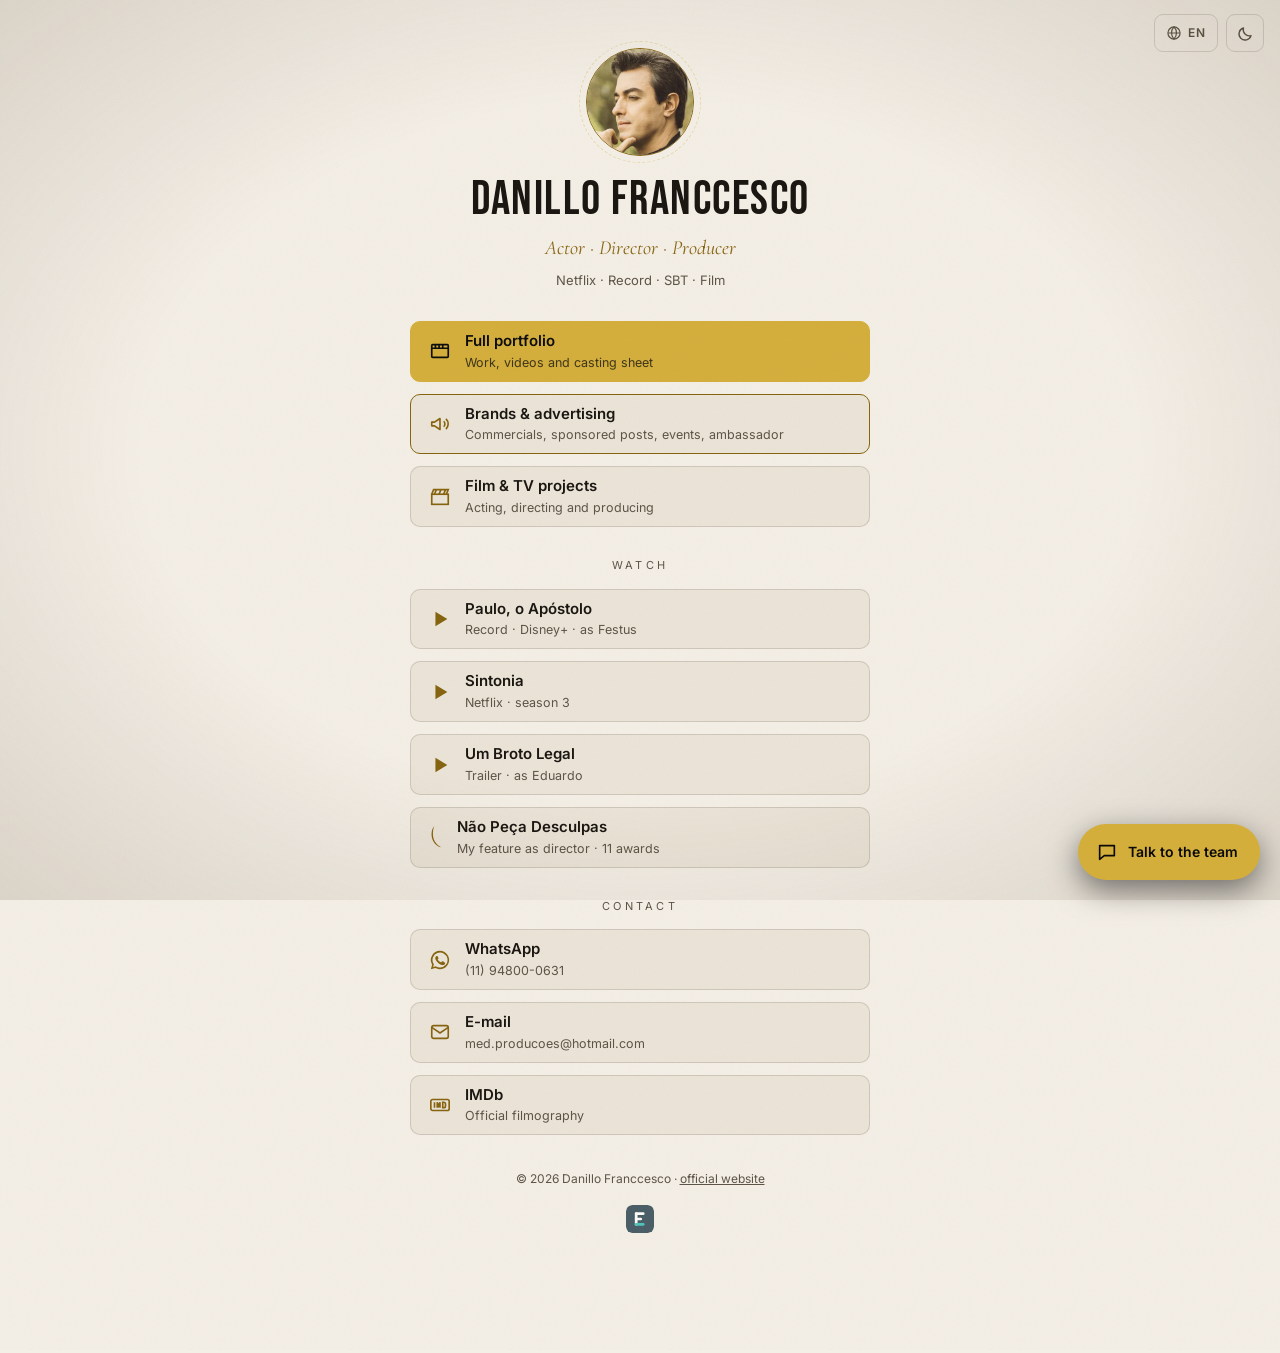
==== commit 302767b5: "Fotos do Danillo no site e contagem de 2 s por número Retrato P&B na seção Sobre, galeria de bastido" ====
--- a/links.html
+++ b/links.html
@@ -42,7 +42,7 @@
 
   <main class="bio-page">
     <div class="bio">
-      <div class="bio-mono" aria-hidden="true">DF</div>
+      <div class="bio-mono"><img src="assets/avatar.jpg" width="320" height="320" alt="Danillo Franccesco"></div>
       <h1>Danillo Franccesco</h1>
       <p class="bio-roles" data-i18n="roles">Ator · Diretor · Produtor</p>
       <p class="bio-sub" data-i18n="bio.sub">Netflix · Record · SBT · Cinema</p>
--- a/css/style.css
+++ b/css/style.css
@@ -114,7 +114,7 @@
 .leader {
   position: fixed; inset: 0; z-index: 300; background: #0d0c0b; color: var(--film-ink);
   display: grid; place-items: center; cursor: pointer;
-  transition: opacity .6s var(--ease), visibility .6s;
+  transition: opacity 1s var(--ease), visibility 1s;
 }
 .leader.done { opacity: 0; visibility: hidden; }
 .leader-ring {
@@ -130,7 +130,7 @@
 .leader-sweep {
   position: absolute; inset: 0; border-radius: 50%;
   background: conic-gradient(rgba(236,230,218,.18) 0deg, transparent 0deg);
-  animation: sweep .7s linear infinite;
+  animation: sweep 2s linear infinite;
 }
 @keyframes sweep {
   from { background: conic-gradient(rgba(236,230,218,.18) 0deg, transparent 0deg); }
@@ -278,13 +278,19 @@
 .hero-tag {
   font-size: 12px; letter-spacing: .4em; text-transform: uppercase; color: var(--muted); margin: 0 0 20px;
 }
+/* Título de cartaz: "Danillo" cursivo dourado sobre "FRANCCESCO" em caixa alta cheia */
 .hero-name {
-  font-family: var(--display); font-weight: 400; margin: 0; line-height: .82;
-  font-size: clamp(76px, 17vw, 250px); letter-spacing: -.005em;
+  font-family: var(--display); font-weight: 400; margin: 0; line-height: .88;
+  font-size: clamp(64px, 11.5vw, 156px); letter-spacing: .015em;
 }
 .hero-name span { display: block; overflow: hidden; }
 .hero-name span > i { display: block; font-style: normal; transform: translateY(105%); transition: transform 1.2s var(--ease); }
-.hero-name span:nth-child(2) > i { transition-delay: .12s; color: transparent; -webkit-text-stroke: 1.5px var(--text); }
+.hero-name span:nth-child(1) { padding-bottom: .06em; }
+.hero-name span:nth-child(1) > i {
+  font-family: var(--serif); font-style: italic; font-weight: 400; text-transform: none;
+  font-size: .56em; line-height: 1; letter-spacing: 0; color: var(--gold); margin-left: .04em;
+}
+.hero-name span:nth-child(2) > i { transition-delay: .12s; }
 .loaded .hero-name span > i { transform: none; }
 .hero-roles {
   display: flex; flex-wrap: wrap; gap: 10px 26px; margin: 30px 0 34px; padding: 0; list-style: none;
@@ -318,18 +324,22 @@
   position: relative; aspect-ratio: 4 / 5; background: var(--bg-3);
   border: 1px solid var(--line); overflow: hidden; display: grid; place-items: center;
 }
+.portrait-img {
+  position: absolute; inset: 0; width: 100%; height: 100%; object-fit: cover; object-position: 60% 30%;
+  filter: contrast(1.05);
+}
 .portrait-mono {
   font-family: var(--display); font-size: clamp(120px, 20vw, 240px); line-height: 1;
   color: transparent; -webkit-text-stroke: 1px rgba(212,174,58,.6);
 }
 .portrait-cap {
-  position: absolute; left: 0; right: 0; bottom: 0; padding: 16px 20px;
+  position: absolute; left: 0; right: 0; bottom: 0; z-index: 1; padding: 16px 20px;
   display: flex; justify-content: space-between; font-size: 11px; letter-spacing: .25em; text-transform: uppercase;
   color: var(--muted); border-top: 1px solid var(--line); background: rgba(var(--bg-rgb),.6);
 }
 .portrait-cap a { color: var(--gold); text-decoration: none; }
 .perfs {
-  position: absolute; top: 0; bottom: 0; width: 18px;
+  position: absolute; top: 0; bottom: 0; width: 18px; z-index: 1;
   background: repeating-linear-gradient(180deg, transparent 0 10px, rgba(236,230,218,.12) 10px 22px);
   background-size: 8px 22px; background-repeat: repeat-y; background-position: center;
 }
@@ -387,6 +397,17 @@
 }
 .card:hover .card-play i { background: var(--gold-fill); color: #000; }
 .card.hide { display: none; }
+.card.has-img { color: var(--film-ink); border-color: rgba(212,174,58,.35); }
+.card.has-img .card-outlet, .card.has-img .card-top { color: rgba(236,230,218,.75); }
+.card.has-img .card-type { color: var(--gold-fill); }
+.card-bg {
+  position: absolute !important; inset: 0; z-index: 0 !important; width: 100%; height: 100%;
+  object-fit: cover; object-position: 50% 15%; filter: grayscale(.4) brightness(.55);
+  transition: transform 1.2s var(--ease), filter .6s;
+}
+.card.has-img::before { z-index: 1; background: linear-gradient(180deg, rgba(0,0,0,.15) 20%, rgba(0,0,0,.85) 100%); opacity: 1; }
+.card.has-img:hover .card-bg { transform: scale(1.05); filter: grayscale(0) brightness(.6); }
+.card.has-img > *:not(.card-bg) { z-index: 2; }
 
 /* ---------- Destaque ---------- */
 .feature { overflow: hidden; }
@@ -482,18 +503,25 @@
   animation: shine 6s linear infinite;
 }
 @keyframes shine { to { background-position: -200% 0; } }
-.insta-frames { display: flex; justify-content: center; gap: 12px; margin: 0 auto 36px; max-width: 760px; }
-.insta-frames span {
-  flex: 1; aspect-ratio: 9 / 16; border: 1px solid var(--line); background: var(--bg);
-  display: grid; place-items: center; font-family: var(--display); font-size: 22px; color: var(--muted);
-  letter-spacing: .1em; position: relative; overflow: hidden;
-}
-.insta-frames span::after {
-  content: ""; position: absolute; inset: 0;
-  background: radial-gradient(ellipse at 50% 30%, var(--gold-soft), transparent 70%);
-}
-.insta-frames span:nth-child(2) { transform: translateY(-14px); }
-.insta-frames span:nth-child(4) { transform: translateY(-14px); }
+.insta-frames {
+  display: grid; grid-template-columns: repeat(4, 1fr); gap: 14px;
+  max-width: 980px; margin: 0 auto 40px; text-align: left;
+}
+.insta-frames figure {
+  position: relative; margin: 0; aspect-ratio: 3 / 4; overflow: hidden;
+  border: 1px solid var(--line); background: #000;
+}
+.insta-frames figure:nth-child(even) { transform: translateY(-18px); }
+.insta-frames img {
+  width: 100%; height: 100%; object-fit: cover; object-position: 50% 20%;
+  filter: grayscale(.35) contrast(1.05); transition: filter .6s, transform 1.2s var(--ease);
+}
+.insta-frames figure:hover img { filter: none; transform: scale(1.04); }
+.insta-frames figcaption {
+  position: absolute; left: 0; right: 0; bottom: 0; padding: 26px 14px 12px;
+  background: linear-gradient(transparent, rgba(0,0,0,.8)); color: var(--film-ink);
+  font-family: var(--display); font-size: 20px; letter-spacing: .08em;
+}
 
 /* ---------- Casting (claquete) ---------- */
 .slate { max-width: 900px; margin: 44px auto 0; border: 1px solid var(--text); background: var(--bg-2); }
@@ -671,7 +699,7 @@
   .slate-cell.wide { grid-column: span 2; }
   .credit { grid-template-columns: 1fr; gap: 2px; text-align: center; }
   .credit dt, .credit dd { text-align: center; }
-  .insta-frames span:nth-child(n+4) { display: none; }
+  .insta-frames { grid-template-columns: 1fr 1fr; gap: 10px; }
   .chat { right: 12px; bottom: 12px; }
   .chat-fab { right: 14px; bottom: 14px; }
   .chat-fab .fab-label { display: none; }
@@ -694,6 +722,7 @@
   border: 1px solid var(--gold); display: grid; place-items: center; position: relative;
   font-family: var(--display); font-size: 46px; color: var(--gold);
 }
+.bio-mono img { width: 100%; height: 100%; border-radius: 50%; object-fit: cover; }
 .bio-mono::after { content: ""; position: absolute; inset: -8px; border-radius: 50%; border: 1px dashed rgba(212,174,58,.35); animation: spin 30s linear infinite; }
 @keyframes spin { to { transform: rotate(360deg); } }
 .bio h1 { font-family: var(--display); font-weight: 400; font-size: 48px; line-height: 1; margin: 0 0 8px; letter-spacing: .03em; }
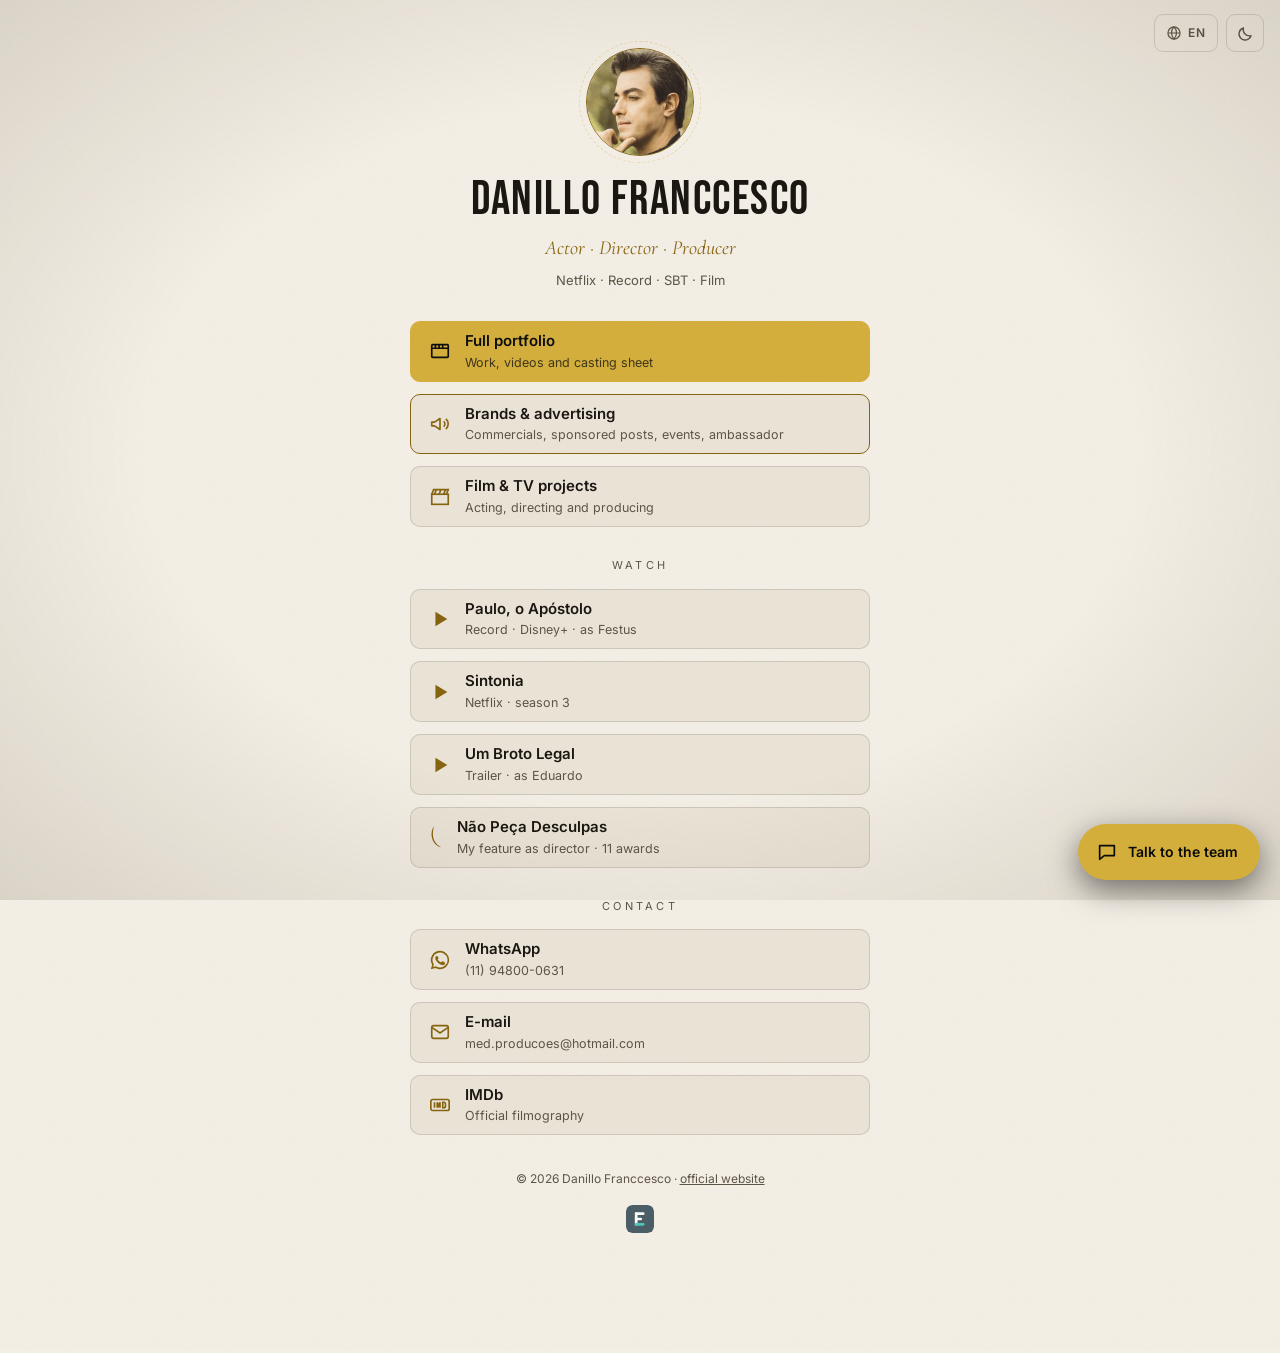
==== commit 2cc8173b: "Endereços absolutos para a prévia de compartilhamento Co-Authored-By: Claude Opus 5.5 <noreply@anthr" ====
--- a/links.html
+++ b/links.html
@@ -8,9 +8,12 @@
   <meta name="theme-color" content="#0a0a0a" media="(prefers-color-scheme: dark)">
   <meta name="theme-color" content="#f4efe6" media="(prefers-color-scheme: light)">
   <link rel="icon" href="assets/favicon.svg" type="image/svg+xml">
+  <meta property="og:url" content="https://l2mlucas-ora.github.io/danillo-franccesco/links.html">
   <meta property="og:title" content="Danillo Franccesco · Links">
   <meta property="og:description" content="Ator · Diretor · Produtor. Portfólio, trailers e contato.">
-  <meta property="og:image" content="assets/og.png">
+  <meta property="og:image" content="https://l2mlucas-ora.github.io/danillo-franccesco/assets/og.png">
+  <meta property="og:image:width" content="1200">
+  <meta property="og:image:height" content="630">
   <meta name="twitter:card" content="summary_large_image">
   <script>try{var t=localStorage.getItem("df-theme");if(t==="light"||t==="dark")document.documentElement.setAttribute("data-theme",t);}catch(e){}</script>
   <link rel="preconnect" href="https://fonts.googleapis.com">
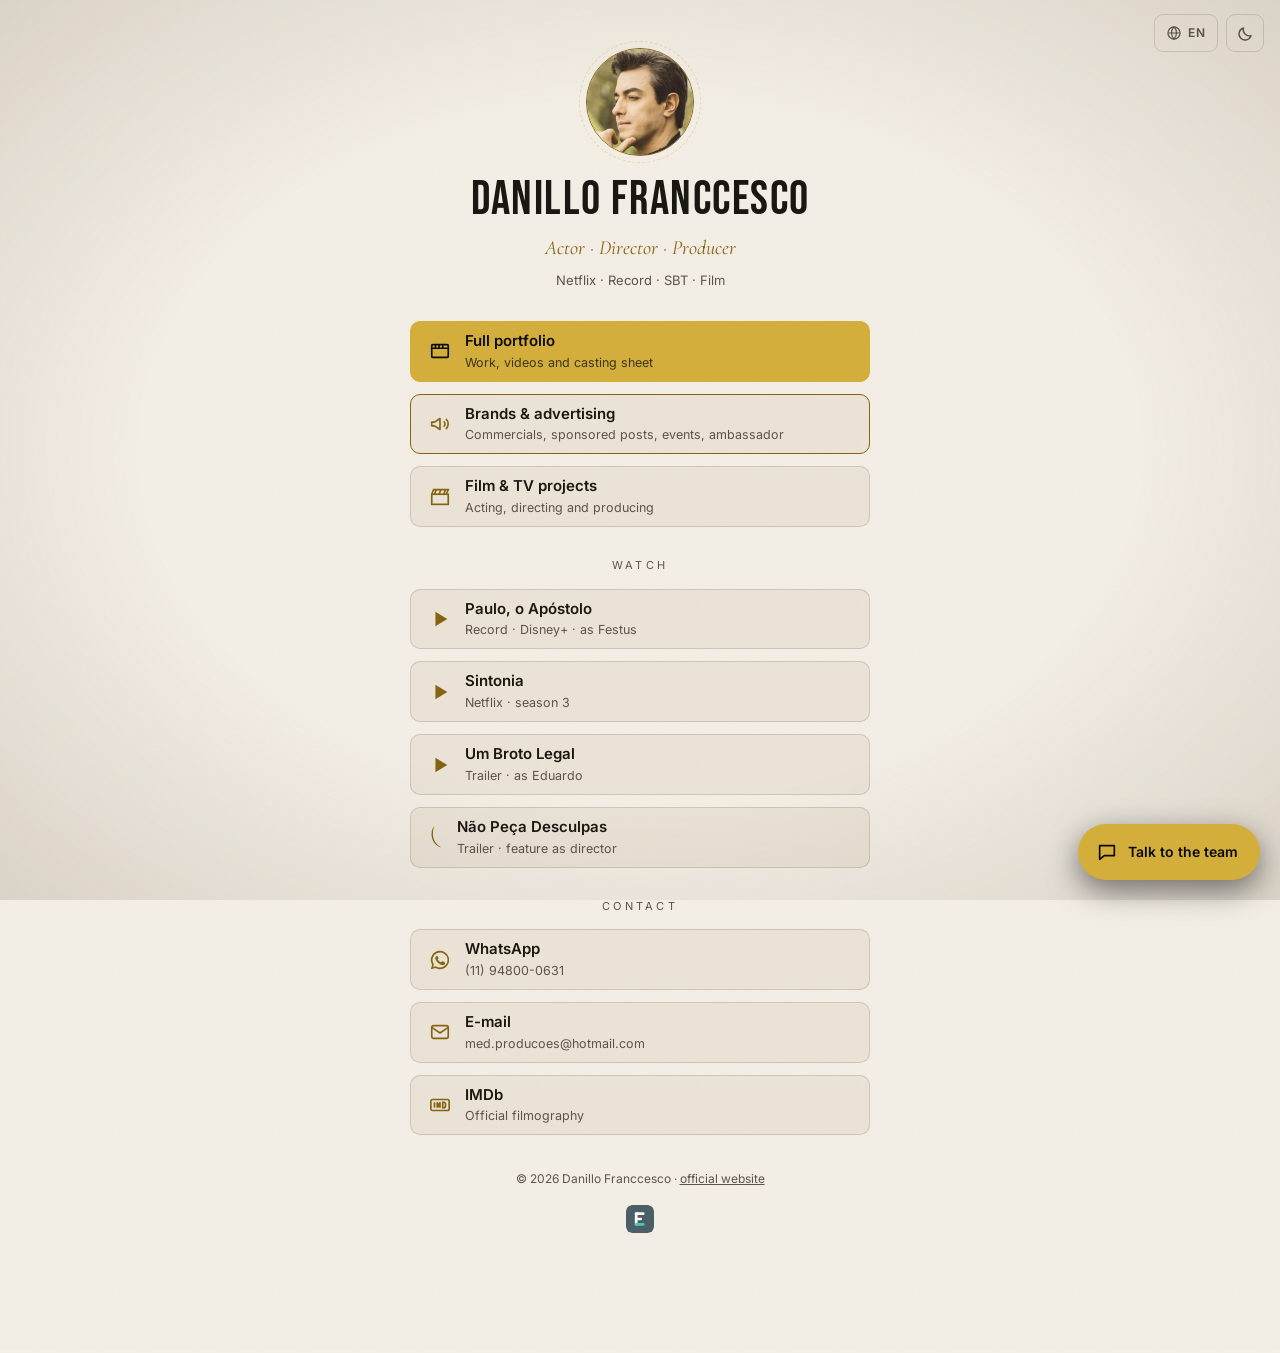
==== commit e2472a09: "Conteúdo do portfólio: filmografia completa, formação e projetos sociais Filmografia de 10 para 19 t" ====
--- a/links.html
+++ b/links.html
@@ -77,9 +77,9 @@
           <svg viewBox="0 0 24 24" aria-hidden="true"><path fill="currentColor" d="M7 4v16l13-8z"/></svg>
           <span><b>Um Broto Legal</b><small data-i18n="bio.broto">Trailer · como Eduardo</small></span>
         </a>
-        <a class="bio-link" href="index.html#destaque">
+        <a class="bio-link" href="https://www.youtube.com/watch?v=vDbXZfq8WDA" target="_blank" rel="noopener">
           <svg viewBox="0 0 34 64" aria-hidden="true" style="width:14px"><path fill="currentColor" d="M30 62C14 56 4 42 4 24 4 14 7 6 12 1c-3 7-4 14-4 22 0 16 8 30 22 37z"/></svg>
-          <span><b>Não Peça Desculpas</b><small data-i18n="bio.npd">Meu longa como diretor · 11 prêmios</small></span>
+          <span><b>Não Peça Desculpas</b><small data-i18n="bio.npd">Trailer · longa como diretor</small></span>
         </a>
 
         <p class="bio-sep" data-i18n="bio.contact">Contato</p>
--- a/css/style.css
+++ b/css/style.css
@@ -440,7 +440,7 @@
 .laurel svg.flip { transform: scaleX(-1); }
 .laurel div { text-align: center; line-height: 1.1; padding: 0 4px; }
 .laurel b { display: block; font-family: var(--display); font-weight: 400; font-size: 44px; }
-.laurel small { font-size: 10px; letter-spacing: .22em; text-transform: uppercase; color: var(--text); }
+.laurel small { font-size: 11px; letter-spacing: .22em; text-transform: uppercase; color: var(--text); line-height: 1.5; display: block; padding: 0 2px; }
 
 /* ---------- Vídeos ---------- */
 .videos { background: var(--bg-2); }
@@ -491,6 +491,25 @@
   background: linear-gradient(90deg, var(--gold-soft), transparent);
 }
 .ads-cta p { font-family: var(--serif); font-size: clamp(22px, 2.6vw, 30px); margin: 0; line-height: 1.25; }
+
+/* ---------- Formação e impacto social ---------- */
+.social-head { display: grid; grid-template-columns: 1.1fr 1fr; gap: clamp(30px, 6vw, 80px); align-items: end; margin-bottom: 48px; }
+.social-head p { color: var(--muted); margin: 0; }
+.social-grid { display: grid; grid-template-columns: repeat(3, 1fr); gap: 20px; }
+.social-card { border: 1px solid var(--line); background: var(--bg-2); overflow: hidden; display: flex; flex-direction: column; }
+.social-card img { width: 100%; height: auto; aspect-ratio: 16 / 10; object-fit: cover; filter: grayscale(.3); transition: filter .5s; }
+.social-card:hover img { filter: none; }
+.social-card div { padding: 22px 22px 26px; }
+.social-card h3 { font-family: var(--display); font-weight: 400; font-size: 28px; line-height: 1; margin: 0 0 10px; letter-spacing: .02em; }
+.social-card p { margin: 0; color: var(--muted); font-size: 15px; }
+.training {
+  display: grid; grid-template-columns: 1fr auto; gap: 30px; align-items: center;
+  margin: 44px 0; padding: 30px clamp(22px, 4vw, 40px); border-left: 2px solid var(--gold); background: var(--gold-soft);
+}
+.training h3 { font-family: var(--serif); font-style: italic; font-weight: 500; font-size: 26px; margin: 0 0 8px; color: var(--gold); }
+.training p { margin: 0; color: var(--text); font-size: 15px; }
+.tags { display: flex; flex-wrap: wrap; gap: 8px; list-style: none; margin: 0; padding: 0; max-width: 260px; justify-content: flex-end; }
+.tags li { padding: 6px 12px; border: 1px solid var(--gold); border-radius: 999px; font-size: 12px; letter-spacing: .1em; text-transform: uppercase; color: var(--gold); }
 
 /* ---------- Instagram ---------- */
 .insta { background: var(--bg-2); text-align: center; }
@@ -672,6 +691,10 @@
   .feature-poster { justify-self: start; }
   .ads-grid, .video-grid { grid-template-columns: 1fr 1fr; }
   .ads-why { grid-template-columns: 1fr; }
+  .social-head { grid-template-columns: 1fr; }
+  .social-grid { grid-template-columns: 1fr 1fr; }
+  .training { grid-template-columns: 1fr; }
+  .tags { justify-content: flex-start; max-width: none; }
   .stats { grid-template-columns: 1fr 1fr; }
   .stat:nth-child(3) { border-left: 0; padding-left: 0; }
   .hero-meta { display: none; }
@@ -690,7 +713,7 @@
   .nav.menu-open .nav-toggle span:last-child { transform: translateY(-4px) rotate(-45deg); }
 }
 @media (max-width: 760px) {
-  .ads-grid, .video-grid { grid-template-columns: 1fr; }
+  .ads-grid, .video-grid, .social-grid { grid-template-columns: 1fr; }
   .card { min-height: 250px; }
   .card-title { padding-top: 24px; }
   .slate-body { grid-template-columns: 1fr 1fr; }
